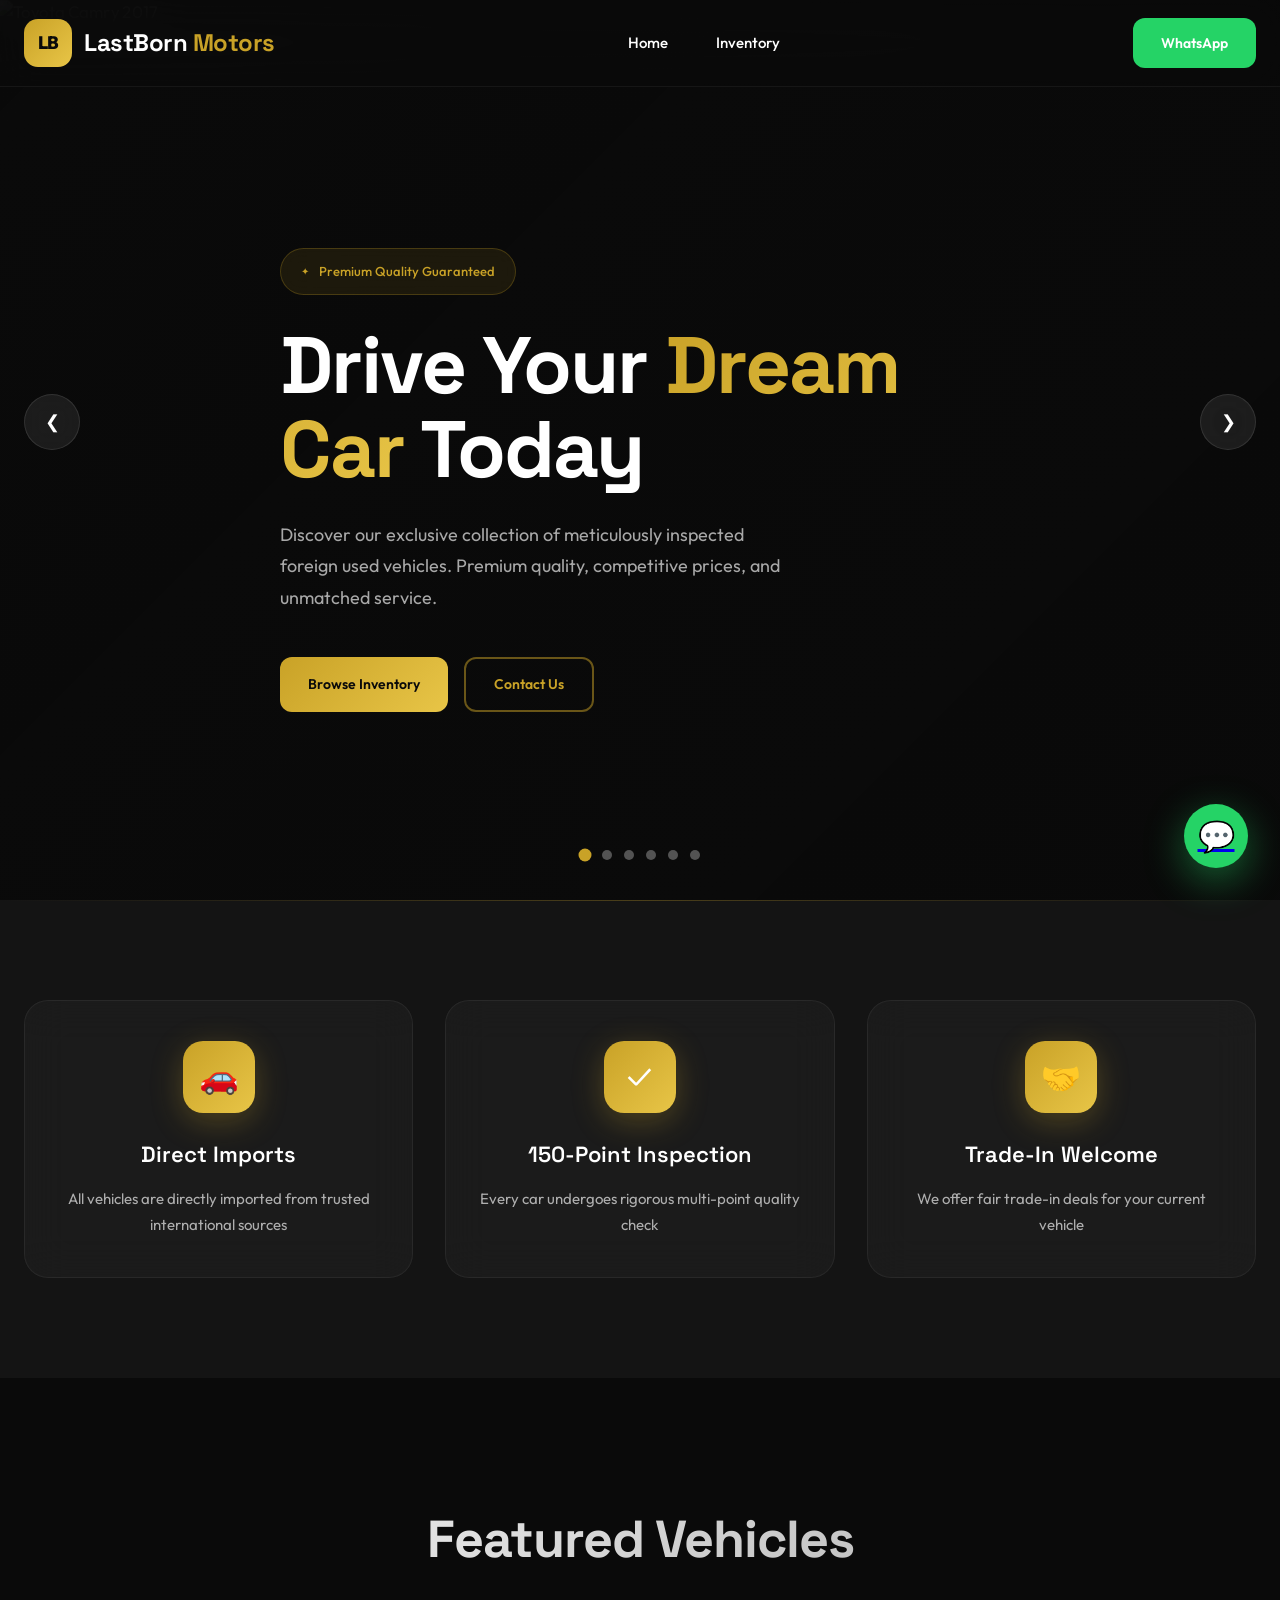
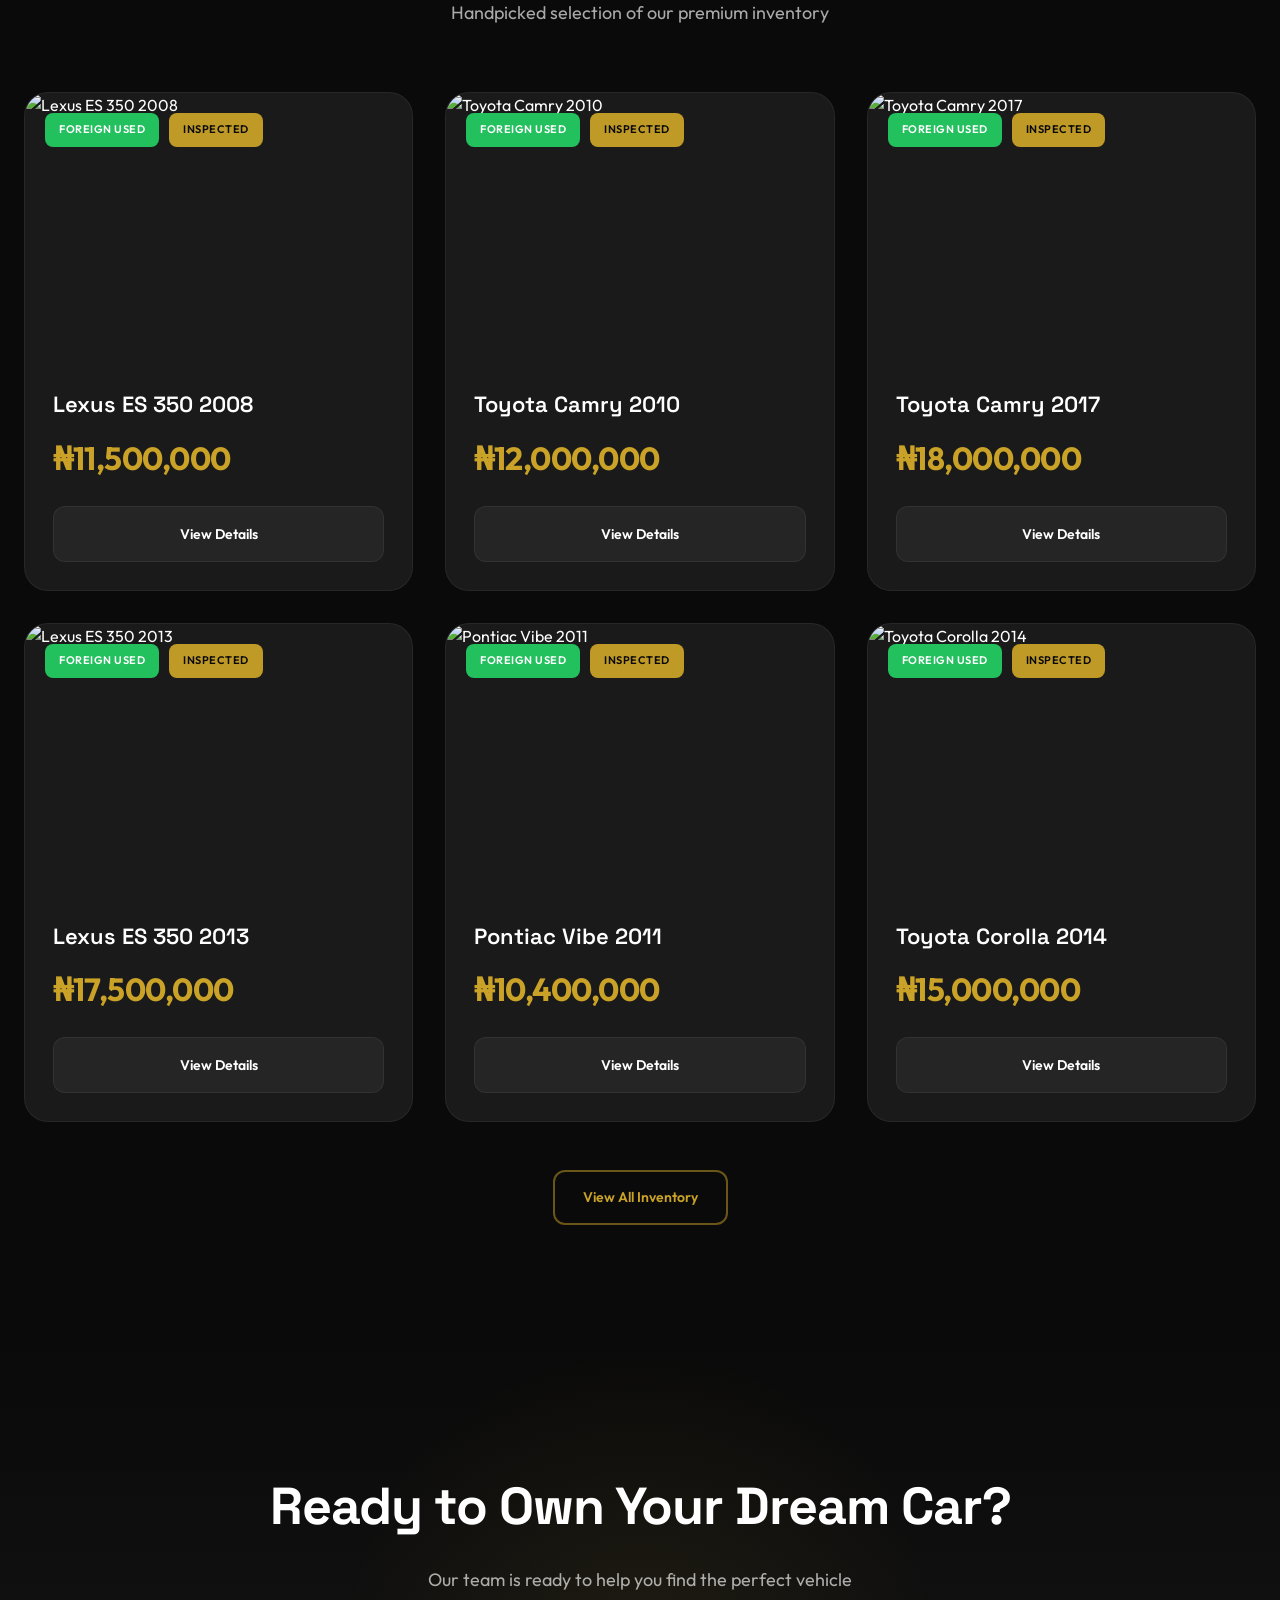
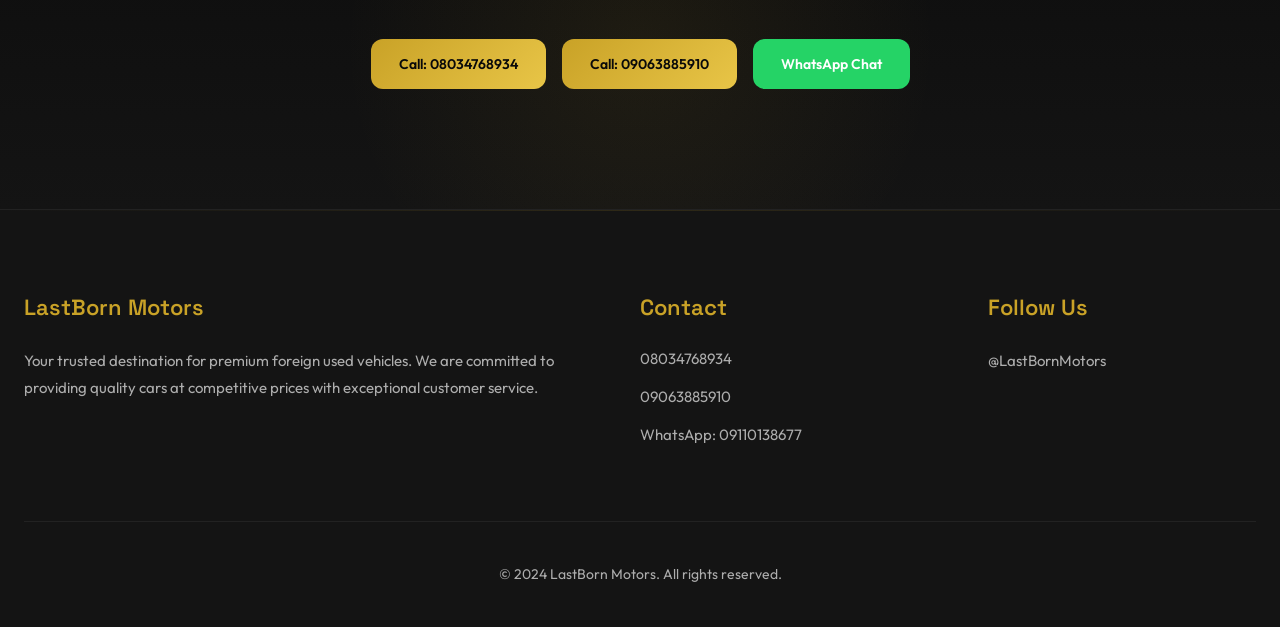
==== index.html @ de3bfb4a "Add files via upload" ====
<!DOCTYPE html>
<html lang="en">
<head>
  <meta charset="UTF-8">
  <meta name="viewport" content="width=device-width, initial-scale=1.0">
  <title>LastBorn Motors - Premium Foreign Used Cars</title>
  <link rel="stylesheet" href="styles.css">
  <link rel="preconnect" href="https://fonts.googleapis.com">
  <link rel="preconnect" href="https://fonts.gstatic.com" crossorigin>
  <link href="https://fonts.googleapis.com/css2?family=Outfit:wght@300;400;500;600;700;800&family=Space+Grotesk:wght@400;500;600;700&display=swap" rel="stylesheet">
</head>
<body class="page-enter">
  <!-- Header -->
  <header class="header" id="header">
    <div class="container">
      <div class="header-inner">
        <a href="index.html" class="logo">
          <div class="logo-icon">LB</div>
          <span class="logo-text">LastBorn <span>Motors</span></span>
        </a>
        <nav>
          <ul class="nav-links">
            <li><a href="index.html">Home</a></li>
            <li><a href="listings.html">Inventory</a></li>
          </ul>
        </nav>
        <div class="header-cta">
          <a href="https://wa.me/2349110138677" class="btn btn-whatsapp">WhatsApp</a>
        </div>
      </div>
    </div>
  </header>

  <!-- Hero Section with Slideshow -->
  <section class="hero">
    <div class="hero-slider" id="heroSlider">
      <div class="hero-slide active">
        <img src="images/toyota_camry_2017/IMG_2003.jpeg" alt="Toyota Camry 2017">
      </div>
      <div class="hero-slide">
        <img src="images/lexus_ES_350_2013/IMG_2085.jpeg" alt="Lexus ES 350 2013">
      </div>
      <div class="hero-slide">
        <img src="images/toyota_camry_2010/IMG_2068.jpeg" alt="Toyota Camry 2010">
      </div>
      <div class="hero-slide">
        <img src="images/lexus_ES_350_2008/IMG_1954.jpeg" alt="Lexus ES 350 2008">
      </div>
      <div class="hero-slide">
        <img src="images/toyota_corolla_2014/IMG_1982.jpeg" alt="Toyota Corolla 2014">
      </div>
      <div class="hero-slide">
        <img src="images/pontiac_vibe_2011/IMG_2072.jpeg" alt="Pontiac Vibe 2011">
      </div>
      <div class="hero-overlay"></div>
    </div>
    
    <div class="container">
      <div class="hero-content">
        <div class="hero-badge">
          <span>✦</span> Premium Quality Guaranteed
        </div>
        <h1>Drive Your <span>Dream Car</span> Today</h1>
        <p>Discover our exclusive collection of meticulously inspected foreign used vehicles. Premium quality, competitive prices, and unmatched service.</p>
        <div class="hero-buttons">
          <a href="listings.html" class="btn btn-primary">Browse Inventory</a>
          <a href="https://wa.me/2349110138677" class="btn btn-outline">Contact Us</a>
        </div>
      </div>
    </div>

    <!-- Slider Controls -->
    <div class="slider-nav">
      <button class="slider-btn prev" onclick="changeSlide(-1)">❮</button>
      <button class="slider-btn next" onclick="changeSlide(1)">❯</button>
    </div>
    <div class="slider-dots" id="sliderDots"></div>
  </section>

  <!-- Trust Section -->
  <section class="trust-section">
    <div class="container">
      <div class="trust-grid">
        <div class="trust-item" data-aos="fade-up" data-aos-delay="0">
          <div class="trust-icon">🚗</div>
          <h3>Direct Imports</h3>
          <p>All vehicles are directly imported from trusted international sources</p>
        </div>
        <div class="trust-item" data-aos="fade-up" data-aos-delay="100">
          <div class="trust-icon">✓</div>
          <h3>150-Point Inspection</h3>
          <p>Every car undergoes rigorous multi-point quality check</p>
        </div>
        <div class="trust-item" data-aos="fade-up" data-aos-delay="200">
          <div class="trust-icon">🤝</div>
          <h3>Trade-In Welcome</h3>
          <p>We offer fair trade-in deals for your current vehicle</p>
        </div>
      </div>
    </div>
  </section>

  <!-- Featured Cars -->
  <section class="featured-section">
    <div class="container">
      <div class="section-header">
        <h2>Featured Vehicles</h2>
        <p>Handpicked selection of our premium inventory</p>
      </div>
      <div class="car-grid">
        <!-- Car 1 -->
        <div class="car-card">
          <div class="car-image">
            <img src="images/lexus_ES_350_2008/IMG_1954.jpeg" alt="Lexus ES 350 2008">
            <div class="car-badges">
              <span class="car-badge badge-foreign">Foreign Used</span>
              <span class="car-badge badge-neat">Inspected</span>
            </div>
          </div>
          <div class="car-info">
            <h3 class="car-title">Lexus ES 350 2008</h3>
            <p class="car-price">₦11,500,000</p>
            <a href="details-lexus-es350-2008.html" class="car-btn">View Details</a>
          </div>
        </div>
        <!-- Car 2 -->
        <div class="car-card">
          <div class="car-image">
            <img src="images/toyota_camry_2010/IMG_2068.jpeg" alt="Toyota Camry 2010">
            <div class="car-badges">
              <span class="car-badge badge-foreign">Foreign Used</span>
              <span class="car-badge badge-neat">Inspected</span>
            </div>
          </div>
          <div class="car-info">
            <h3 class="car-title">Toyota Camry 2010</h3>
            <p class="car-price">₦12,000,000</p>
            <a href="details-toyota-camry-2010.html" class="car-btn">View Details</a>
          </div>
        </div>
        <!-- Car 3 -->
        <div class="car-card">
          <div class="car-image">
            <img src="images/toyota_camry_2017/IMG_2003.jpeg" alt="Toyota Camry 2017">
            <div class="car-badges">
              <span class="car-badge badge-foreign">Foreign Used</span>
              <span class="car-badge badge-neat">Inspected</span>
            </div>
          </div>
          <div class="car-info">
            <h3 class="car-title">Toyota Camry 2017</h3>
            <p class="car-price">₦18,000,000</p>
            <a href="details-toyota-camry-2017.html" class="car-btn">View Details</a>
          </div>
        </div>
        <!-- Car 4 -->
        <div class="car-card">
          <div class="car-image">
            <img src="images/lexus_ES_350_2013/IMG_2085.jpeg" alt="Lexus ES 350 2013">
            <div class="car-badges">
              <span class="car-badge badge-foreign">Foreign Used</span>
              <span class="car-badge badge-neat">Inspected</span>
            </div>
          </div>
          <div class="car-info">
            <h3 class="car-title">Lexus ES 350 2013</h3>
            <p class="car-price">₦17,500,000</p>
            <a href="details-lexus-es350-2013.html" class="car-btn">View Details</a>
          </div>
        </div>
        <!-- Car 5 -->
        <div class="car-card">
          <div class="car-image">
            <img src="images/pontiac_vibe_2011/IMG_2072.jpeg" alt="Pontiac Vibe 2011">
            <div class="car-badges">
              <span class="car-badge badge-foreign">Foreign Used</span>
              <span class="car-badge badge-neat">Inspected</span>
            </div>
          </div>
          <div class="car-info">
            <h3 class="car-title">Pontiac Vibe 2011</h3>
            <p class="car-price">₦10,400,000</p>
            <a href="details-pontiac-vibe-2011.html" class="car-btn">View Details</a>
          </div>
        </div>
        <!-- Car 6 -->
        <div class="car-card">
          <div class="car-image">
            <img src="images/toyota_corolla_2014/IMG_1982.jpeg" alt="Toyota Corolla 2014">
            <div class="car-badges">
              <span class="car-badge badge-foreign">Foreign Used</span>
              <span class="car-badge badge-neat">Inspected</span>
            </div>
          </div>
          <div class="car-info">
            <h3 class="car-title">Toyota Corolla 2014</h3>
            <p class="car-price">₦15,000,000</p>
            <a href="details-toyota-corolla-2014.html" class="car-btn">View Details</a>
          </div>
        </div>
      </div>
      <div style="text-align: center; margin-top: 48px;">
        <a href="listings.html" class="btn btn-outline">View All Inventory</a>
      </div>
    </div>
  </section>

  <!-- CTA Section -->
  <section class="cta-section">
    <div class="container">
      <h2>Ready to Own Your Dream Car?</h2>
      <p>Our team is ready to help you find the perfect vehicle</p>
      <div class="cta-buttons">
        <a href="tel:+2348034768934" class="btn btn-primary">Call: 08034768934</a>
        <a href="tel:+2349063885910" class="btn btn-primary">Call: 09063885910</a>
        <a href="https://wa.me/2349110138677" class="btn btn-whatsapp">WhatsApp Chat</a>
      </div>
    </div>
  </section>

  <!-- Footer -->
  <footer class="footer">
    <div class="container">
      <div class="footer-grid">
        <div>
          <h3>LastBorn Motors</h3>
          <p>Your trusted destination for premium foreign used vehicles. We are committed to providing quality cars at competitive prices with exceptional customer service.</p>
        </div>
        <div>
          <h3>Contact</h3>
          <a href="tel:+2348034768934">08034768934</a>
          <a href="tel:+2349063885910">09063885910</a>
          <a href="https://wa.me/2349110138677">WhatsApp: 09110138677</a>
        </div>
        <div>
          <h3>Follow Us</h3>
          <p>@LastBornMotors</p>
        </div>
      </div>
      <div class="footer-bottom">
        <p>&copy; 2024 LastBorn Motors. All rights reserved.</p>
      </div>
    </div>
  </footer>

  <!-- Floating WhatsApp -->
  <div class="floating-whatsapp">
    <a href="https://wa.me/2349110138677" target="_blank">💬</a>
  </div>

  <script>
    // Header scroll effect
    const header = document.getElementById('header');
    window.addEventListener('scroll', () => {
      if (window.scrollY > 50) {
        header.classList.add('scrolled');
      } else {
        header.classList.remove('scrolled');
      }
    });

    // Hero Slider
    let currentSlide = 0;
    const slides = document.querySelectorAll('.hero-slide');
    const dotsContainer = document.getElementById('sliderDots');
    
    // Create dots
    slides.forEach((_, index) => {
      const dot = document.createElement('span');
      dot.classList.add('dot');
      if (index === 0) dot.classList.add('active');
      dot.onclick = () => goToSlide(index);
      dotsContainer.appendChild(dot);
    });
    
    const dots = document.querySelectorAll('.dot');

    function goToSlide(index) {
      slides[currentSlide].classList.remove('active');
      dots[currentSlide].classList.remove('active');
      currentSlide = index;
      slides[currentSlide].classList.add('active');
      dots[currentSlide].classList.add('active');
    }

    function changeSlide(direction) {
      const newIndex = (currentSlide + direction + slides.length) % slides.length;
      goToSlide(newIndex);
    }

    // Auto slide every 5 seconds
    setInterval(() => changeSlide(1), 5000);

    // Intersection Observer for car card animations
    const observerOptions = {
      threshold: 0.1,
      rootMargin: '0px 0px -50px 0px'
    };

    const observer = new IntersectionObserver((entries) => {
      entries.forEach((entry, index) => {
        if (entry.isIntersecting) {
          setTimeout(() => {
            entry.target.classList.add('visible');
          }, index * 100);
        }
      });
    }, observerOptions);

    document.querySelectorAll('.car-card').forEach(card => {
      observer.observe(card);
    });

    // Trust items animation
    const trustObserver = new IntersectionObserver((entries) => {
      entries.forEach((entry, index) => {
        if (entry.isIntersecting) {
          setTimeout(() => {
            entry.target.style.opacity = '1';
            entry.target.style.transform = 'translateY(0)';
          }, index * 150);
        }
      });
    }, { threshold: 0.2 });

    document.querySelectorAll('.trust-item').forEach(item => {
      item.style.opacity = '0';
      item.style.transform = 'translateY(30px)';
      item.style.transition = 'all 0.6s ease';
      trustObserver.observe(item);
    });
  </script>
</body>
</html>
---- styles.css ----
/* LastBorn Motors - Premium Car Dealership Styles */
@import url('https://fonts.googleapis.com/css2?family=Outfit:wght@300;400;500;600;700;800&family=Space+Grotesk:wght@400;500;600;700&display=swap');

:root {
  --primary: #0a0a0a;
  --secondary: #141414;
  --accent: #c9a227;
  --accent-light: #e8c547;
  --accent-dark: #a38620;
  --text-light: #ffffff;
  --text-muted: rgba(255, 255, 255, 0.65);
  --surface: #1a1a1a;
  --surface-elevated: #252525;
  --border: rgba(255, 255, 255, 0.06);
  --glass: rgba(10, 10, 10, 0.85);
  --glass-light: rgba(255, 255, 255, 0.05);
}

* {
  margin: 0;
  padding: 0;
  box-sizing: border-box;
}

html {
  scroll-behavior: smooth;
}

body {
  font-family: 'Outfit', sans-serif;
  background: var(--primary);
  color: var(--text-light);
  line-height: 1.6;
  min-height: 100vh;
  overflow-x: hidden;
}

.container {
  max-width: 1400px;
  margin: 0 auto;
  padding: 0 24px;
}

/* Header - Glassmorphism */
.header {
  position: fixed;
  top: 0;
  left: 0;
  right: 0;
  z-index: 1000;
  background: rgba(10, 10, 10, 0.6);
  backdrop-filter: blur(20px);
  -webkit-backdrop-filter: blur(20px);
  border-bottom: 1px solid rgba(255, 255, 255, 0.05);
  transition: all 0.4s cubic-bezier(0.4, 0, 0.2, 1);
}

.header.scrolled {
  background: rgba(10, 10, 10, 0.95);
  backdrop-filter: blur(30px);
  -webkit-backdrop-filter: blur(30px);
  box-shadow: 0 8px 32px rgba(0, 0, 0, 0.4);
}

.header-inner {
  display: flex;
  align-items: center;
  justify-content: space-between;
  padding: 18px 0;
}

.logo {
  display: flex;
  align-items: center;
  text-decoration: none;
  gap: 12px;
}

.logo-icon {
  width: 48px;
  height: 48px;
  background: linear-gradient(135deg, var(--accent) 0%, var(--accent-light) 50%, var(--accent) 100%);
  background-size: 200% 200%;
  border-radius: 14px;
  display: flex;
  align-items: center;
  justify-content: center;
  font-size: 18px;
  font-weight: 800;
  color: #0a0a0a;
  letter-spacing: -1px;
  animation: shimmer 3s ease infinite;
}

@keyframes shimmer {
  0%, 100% { background-position: 0% 50%; }
  50% { background-position: 100% 50%; }
}

.logo-text {
  font-family: 'Space Grotesk', sans-serif;
  font-size: 24px;
  font-weight: 700;
  color: var(--text-light);
  letter-spacing: -0.5px;
}

.logo-text span {
  color: var(--accent);
}

.nav-links {
  display: flex;
  list-style: none;
  gap: 48px;
}

.nav-links a {
  color: var(--text-light);
  text-decoration: none;
  font-weight: 500;
  font-size: 15px;
  position: relative;
  transition: all 0.3s ease;
  padding: 8px 0;
}

.nav-links a::before {
  content: '';
  position: absolute;
  bottom: 0;
  left: 0;
  width: 0;
  height: 2px;
  background: linear-gradient(90deg, var(--accent), var(--accent-light));
  transition: width 0.3s ease;
}

.nav-links a:hover {
  color: var(--accent);
}

.nav-links a:hover::before {
  width: 100%;
}

.header-cta {
  display: flex;
  gap: 12px;
}

/* Buttons */
.btn {
  display: inline-flex;
  align-items: center;
  gap: 8px;
  padding: 14px 28px;
  border-radius: 12px;
  font-family: 'Outfit', sans-serif;
  font-weight: 600;
  font-size: 14px;
  text-decoration: none;
  cursor: pointer;
  border: none;
  transition: all 0.4s cubic-bezier(0.4, 0, 0.2, 1);
  position: relative;
  overflow: hidden;
}

.btn::before {
  content: '';
  position: absolute;
  top: 0;
  left: -100%;
  width: 100%;
  height: 100%;
  background: linear-gradient(90deg, transparent, rgba(255,255,255,0.2), transparent);
  transition: left 0.5s ease;
}

.btn:hover::before {
  left: 100%;
}

.btn-primary {
  background: linear-gradient(135deg, var(--accent) 0%, var(--accent-light) 100%);
  color: #0a0a0a;
}

.btn-primary:hover {
  transform: translateY(-3px);
  box-shadow: 0 12px 40px rgba(201, 162, 39, 0.4);
}

.btn-outline {
  background: transparent;
  border: 2px solid rgba(201, 162, 39, 0.5);
  color: var(--accent);
}

.btn-outline:hover {
  background: var(--accent);
  color: #0a0a0a;
  border-color: var(--accent);
  transform: translateY(-3px);
  box-shadow: 0 12px 40px rgba(201, 162, 39, 0.3);
}

.btn-whatsapp {
  background: #25d366;
  color: white;
}

.btn-whatsapp:hover {
  transform: translateY(-3px);
  box-shadow: 0 12px 40px rgba(37, 211, 102, 0.4);
}

/* Hero Section with Slideshow */
.hero {
  min-height: 100vh;
  display: flex;
  align-items: center;
  position: relative;
  padding: 0;
  overflow: hidden;
}

.hero-slider {
  position: absolute;
  inset: 0;
  z-index: 0;
}

.hero-slide {
  position: absolute;
  inset: 0;
  opacity: 0;
  transition: opacity 1s ease;
}

.hero-slide.active {
  opacity: 1;
}

.hero-slide img {
  width: 100%;
  height: 100%;
  object-fit: cover;
  transform: scale(1.05);
  animation: slowZoom 20s ease infinite alternate;
}

@keyframes slowZoom {
  from { transform: scale(1.05); }
  to { transform: scale(1.15); }
}

.hero-overlay {
  position: absolute;
  inset: 0;
  background: linear-gradient(
    135deg,
    rgba(10, 10, 10, 0.92) 0%,
    rgba(10, 10, 10, 0.75) 50%,
    rgba(10, 10, 10, 0.85) 100%
  );
}

.hero .container {
  position: relative;
  z-index: 1;
}

.hero-content {
  max-width: 720px;
  padding: 180px 0 120px;
}

.hero-badge {
  display: inline-flex;
  align-items: center;
  gap: 10px;
  padding: 12px 20px;
  background: rgba(201, 162, 39, 0.1);
  border: 1px solid rgba(201, 162, 39, 0.25);
  border-radius: 50px;
  font-size: 13px;
  font-weight: 500;
  color: var(--accent);
  margin-bottom: 28px;
  backdrop-filter: blur(10px);
  animation: fadeInUp 0.8s ease forwards;
}

.hero-badge span {
  font-size: 10px;
}

.hero h1 {
  font-family: 'Space Grotesk', sans-serif;
  font-size: clamp(48px, 7vw, 80px);
  font-weight: 700;
  line-height: 1.05;
  letter-spacing: -2px;
  margin-bottom: 28px;
  color: var(--text-light);
  animation: fadeInUp 0.8s ease 0.1s forwards;
  opacity: 0;
}

.hero h1 span {
  background: linear-gradient(135deg, var(--accent) 0%, var(--accent-light) 50%, var(--accent) 100%);
  background-size: 200% 200%;
  -webkit-background-clip: text;
  -webkit-text-fill-color: transparent;
  background-clip: text;
  animation: gradientText 4s ease infinite;
}

@keyframes gradientText {
  0%, 100% { background-position: 0% 50%; }
  50% { background-position: 100% 50%; }
}

.hero p {
  font-size: 18px;
  color: var(--text-muted);
  max-width: 520px;
  margin-bottom: 44px;
  line-height: 1.75;
  animation: fadeInUp 0.8s ease 0.2s forwards;
  opacity: 0;
}

.hero-buttons {
  display: flex;
  gap: 16px;
  flex-wrap: wrap;
  animation: fadeInUp 0.8s ease 0.3s forwards;
  opacity: 0;
}

@keyframes fadeInUp {
  from {
    opacity: 0;
    transform: translateY(30px);
  }
  to {
    opacity: 1;
    transform: translateY(0);
  }
}

/* Slider Controls */
.slider-nav {
  position: absolute;
  bottom: 50%;
  left: 0;
  right: 0;
  display: flex;
  justify-content: space-between;
  padding: 0 24px;
  z-index: 2;
  pointer-events: none;
}

.slider-btn {
  width: 56px;
  height: 56px;
  background: rgba(255, 255, 255, 0.08);
  backdrop-filter: blur(20px);
  border: 1px solid rgba(255, 255, 255, 0.1);
  border-radius: 50%;
  color: var(--text-light);
  font-size: 18px;
  cursor: pointer;
  transition: all 0.3s ease;
  pointer-events: auto;
  display: flex;
  align-items: center;
  justify-content: center;
}

.slider-btn:hover {
  background: var(--accent);
  color: #0a0a0a;
  transform: scale(1.1);
}

.slider-dots {
  position: absolute;
  bottom: 40px;
  left: 50%;
  transform: translateX(-50%);
  display: flex;
  gap: 12px;
  z-index: 2;
}

.slider-dots .dot {
  width: 10px;
  height: 10px;
  background: rgba(255, 255, 255, 0.3);
  border-radius: 50%;
  cursor: pointer;
  transition: all 0.3s ease;
}

.slider-dots .dot.active {
  background: var(--accent);
  transform: scale(1.3);
}

.slider-dots .dot:hover {
  background: var(--accent-light);
}

/* Trust Section - Glassmorphism Cards */
.trust-section {
  padding: 100px 0;
  background: var(--secondary);
  position: relative;
}

.trust-section::before {
  content: '';
  position: absolute;
  top: 0;
  left: 0;
  right: 0;
  height: 1px;
  background: linear-gradient(90deg, transparent, rgba(201, 162, 39, 0.3), transparent);
}

.trust-grid {
  display: grid;
  grid-template-columns: repeat(3, 1fr);
  gap: 32px;
}

.trust-item {
  padding: 40px 32px;
  background: rgba(255, 255, 255, 0.03);
  backdrop-filter: blur(20px);
  border-radius: 24px;
  border: 1px solid var(--border);
  text-align: center;
  transition: all 0.4s cubic-bezier(0.4, 0, 0.2, 1);
}

.trust-item:hover {
  transform: translateY(-10px);
  border-color: rgba(201, 162, 39, 0.3);
  background: rgba(255, 255, 255, 0.05);
  box-shadow: 0 20px 60px rgba(0, 0, 0, 0.3);
}

.trust-icon {
  width: 72px;
  height: 72px;
  margin: 0 auto 24px;
  background: linear-gradient(135deg, var(--accent) 0%, var(--accent-light) 100%);
  border-radius: 20px;
  display: flex;
  align-items: center;
  justify-content: center;
  font-size: 32px;
  box-shadow: 0 8px 32px rgba(201, 162, 39, 0.3);
}

.trust-item h3 {
  font-family: 'Space Grotesk', sans-serif;
  font-size: 22px;
  font-weight: 600;
  margin-bottom: 14px;
  color: var(--text-light);
}

.trust-item p {
  color: var(--text-muted);
  font-size: 15px;
  line-height: 1.7;
}

/* Featured Section */
.featured-section {
  padding: 120px 0;
  background: var(--primary);
}

.section-header {
  text-align: center;
  margin-bottom: 64px;
}

.section-header h2 {
  font-family: 'Space Grotesk', sans-serif;
  font-size: 52px;
  font-weight: 700;
  letter-spacing: -1px;
  margin-bottom: 18px;
  background: linear-gradient(135deg, var(--text-light) 0%, var(--text-muted) 100%);
  -webkit-background-clip: text;
  -webkit-text-fill-color: transparent;
  background-clip: text;
}

.section-header p {
  color: var(--text-muted);
  font-size: 18px;
}

/* Car Grid */
.car-grid {
  display: grid;
  grid-template-columns: repeat(auto-fill, minmax(340px, 1fr));
  gap: 32px;
}

.car-card {
  background: var(--surface);
  border-radius: 24px;
  overflow: hidden;
  border: 1px solid var(--border);
  transition: all 0.5s cubic-bezier(0.4, 0, 0.2, 1);
  opacity: 0;
  transform: translateY(40px);
}

.car-card.visible {
  opacity: 1;
  transform: translateY(0);
}

.car-card:hover {
  transform: translateY(-16px);
  border-color: rgba(201, 162, 39, 0.4);
  box-shadow: 0 24px 80px rgba(0, 0, 0, 0.5);
}

.car-image {
  position: relative;
  aspect-ratio: 16/11;
  overflow: hidden;
}

.car-image img {
  width: 100%;
  height: 100%;
  object-fit: cover;
  transition: transform 0.6s ease;
}

.car-card:hover .car-image img {
  transform: scale(1.1);
}

.car-badges {
  position: absolute;
  top: 20px;
  left: 20px;
  display: flex;
  gap: 10px;
  flex-wrap: wrap;
}

.car-badge {
  padding: 8px 14px;
  border-radius: 8px;
  font-size: 11px;
  font-weight: 600;
  text-transform: uppercase;
  letter-spacing: 0.5px;
  backdrop-filter: blur(10px);
}

.badge-foreign {
  background: rgba(37, 211, 102, 0.9);
  color: white;
}

.badge-neat {
  background: rgba(201, 162, 39, 0.95);
  color: #0a0a0a;
}

.car-info {
  padding: 28px;
}

.car-title {
  font-family: 'Space Grotesk', sans-serif;
  font-size: 22px;
  font-weight: 600;
  margin-bottom: 10px;
  color: var(--text-light);
}

.car-price {
  font-size: 32px;
  font-weight: 700;
  color: var(--accent);
  margin-bottom: 22px;
  letter-spacing: -0.5px;
}

.car-btn {
  display: block;
  width: 100%;
  padding: 16px;
  background: var(--surface-elevated);
  border: 1px solid var(--border);
  border-radius: 12px;
  color: var(--text-light);
  text-align: center;
  font-weight: 600;
  font-size: 14px;
  text-decoration: none;
  transition: all 0.3s ease;
}

.car-btn:hover {
  background: var(--accent);
  color: #0a0a0a;
  border-color: var(--accent);
  transform: scale(1.02);
}

/* CTA Section */
.cta-section {
  padding: 120px 0;
  background: linear-gradient(180deg, var(--primary) 0%, var(--secondary) 100%);
  text-align: center;
  position: relative;
}

.cta-section::before {
  content: '';
  position: absolute;
  top: 0;
  left: 50%;
  transform: translateX(-50%);
  width: 600px;
  height: 600px;
  background: radial-gradient(circle, rgba(201, 162, 39, 0.08) 0%, transparent 70%);
  pointer-events: none;
}

.cta-section h2 {
  font-family: 'Space Grotesk', sans-serif;
  font-size: 52px;
  font-weight: 700;
  letter-spacing: -1px;
  margin-bottom: 18px;
  position: relative;
}

.cta-section p {
  color: var(--text-muted);
  font-size: 18px;
  margin-bottom: 44px;
  position: relative;
}

.cta-buttons {
  display: flex;
  gap: 16px;
  justify-content: center;
  flex-wrap: wrap;
  position: relative;
}

/* Page Header */
.page-header {
  padding: 200px 0 80px;
  text-align: center;
  background: linear-gradient(180deg, var(--secondary) 0%, var(--primary) 100%);
  position: relative;
}

.page-header::after {
  content: '';
  position: absolute;
  bottom: 0;
  left: 0;
  right: 0;
  height: 1px;
  background: linear-gradient(90deg, transparent, rgba(201, 162, 39, 0.2), transparent);
}

.page-header h1 {
  font-family: 'Space Grotesk', sans-serif;
  font-size: 60px;
  font-weight: 700;
  letter-spacing: -1px;
  margin-bottom: 18px;
}

.page-header p {
  color: var(--text-muted);
  font-size: 18px;
}

/* Search Section */
.search-section {
  padding: 0 0 80px;
}

.search-form {
  display: flex;
  gap: 16px;
  max-width: 640px;
  margin: 0 auto;
}

.search-input {
  flex: 1;
  padding: 18px 28px;
  background: var(--surface);
  border: 1px solid var(--border);
  border-radius: 14px;
  color: var(--text-light);
  font-size: 16px;
  font-family: 'Outfit', sans-serif;
  transition: all 0.3s ease;
}

.search-input:focus {
  outline: none;
  border-color: var(--accent);
  box-shadow: 0 0 0 4px rgba(201, 162, 39, 0.1);
}

.search-input::placeholder {
  color: var(--text-muted);
}

.search-btn {
  padding: 18px 36px;
  background: var(--accent);
  border: none;
  border-radius: 14px;
  color: #0a0a0a;
  font-weight: 600;
  font-size: 16px;
  cursor: pointer;
  transition: all 0.3s ease;
}

.search-btn:hover {
  background: var(--accent-light);
  transform: translateY(-2px);
}

/* Listings Section */
.listings-section {
  padding: 0 0 120px;
}

/* Details Section */
.details-section {
  padding: 160px 0 100px;
}

.back-btn {
  display: inline-flex;
  align-items: center;
  gap: 10px;
  color: var(--text-muted);
  text-decoration: none;
  font-weight: 500;
  margin-bottom: 40px;
  transition: all 0.3s ease;
}

.back-btn:hover {
  color: var(--accent);
  transform: translateX(-5px);
}

.details-grid {
  display: grid;
  grid-template-columns: 1.3fr 1fr;
  gap: 64px;
}

.gallery-main {
  aspect-ratio: 16/10;
  border-radius: 24px;
  overflow: hidden;
  margin-bottom: 20px;
  box-shadow: 0 20px 60px rgba(0, 0, 0, 0.4);
}

.gallery-main img {
  width: 100%;
  height: 100%;
  object-fit: cover;
}

.gallery-thumbs {
  display: flex;
  gap: 14px;
  overflow-x: auto;
  padding-bottom: 12px;
}

.gallery-thumbs img {
  width: 110px;
  height: 75px;
  object-fit: cover;
  border-radius: 12px;
  cursor: pointer;
  opacity: 0.5;
  transition: all 0.3s ease;
  flex-shrink: 0;
}

.gallery-thumbs img.active,
.gallery-thumbs img:hover {
  opacity: 1;
  border: 2px solid var(--accent);
  transform: scale(1.05);
}

.details-info {
  padding-top: 24px;
}

.details-title {
  font-family: 'Space Grotesk', sans-serif;
  font-size: 44px;
  font-weight: 700;
  letter-spacing: -1px;
  margin-bottom: 18px;
}

.details-price {
  font-size: 40px;
  font-weight: 700;
  color: var(--accent);
  margin-bottom: 28px;
  letter-spacing: -0.5px;
}

.details-tags {
  display: flex;
  gap: 14px;
  margin-bottom: 36px;
}

.details-tag {
  padding: 10px 18px;
  border-radius: 10px;
  font-size: 12px;
  font-weight: 600;
  text-transform: uppercase;
}

.tag-foreign {
  background: rgba(37, 211, 102, 0.15);
  color: #25d366;
  border: 1px solid rgba(37, 211, 102, 0.3);
}

.tag-neat {
  background: rgba(201, 162, 39, 0.15);
  color: var(--accent);
  border: 1px solid rgba(201, 162, 39, 0.3);
}

.details-description {
  color: var(--text-muted);
  font-size: 16px;
  line-height: 1.85;
  margin-bottom: 36px;
}

.details-cta {
  display: flex;
  gap: 16px;
  flex-wrap: wrap;
}

/* Footer - Glassmorphism */
.footer {
  background: var(--secondary);
  padding: 80px 0 40px;
  border-top: 1px solid var(--border);
  position: relative;
}

.footer::before {
  content: '';
  position: absolute;
  top: 0;
  left: 0;
  right: 0;
  height: 1px;
  background: linear-gradient(90deg, transparent, rgba(201, 162, 39, 0.15), transparent);
}

.footer-grid {
  display: grid;
  grid-template-columns: 2fr 1fr 1fr;
  gap: 80px;
  margin-bottom: 60px;
}

.footer h3 {
  font-family: 'Space Grotesk', sans-serif;
  font-size: 22px;
  font-weight: 600;
  margin-bottom: 22px;
  color: var(--accent);
}

.footer p {
  color: var(--text-muted);
  line-height: 1.8;
  font-size: 15px;
}

.footer a {
  display: block;
  color: var(--text-muted);
  text-decoration: none;
  margin-bottom: 14px;
  transition: all 0.3s ease;
  font-size: 15px;
}

.footer a:hover {
  color: var(--accent);
  transform: translateX(5px);
}

.footer-bottom {
  padding-top: 40px;
  border-top: 1px solid var(--border);
  text-align: center;
}

.footer-bottom p {
  color: var(--text-muted);
  font-size: 14px;
}

/* Floating WhatsApp */
.floating-whatsapp {
  position: fixed;
  bottom: 32px;
  right: 32px;
  z-index: 999;
}

.floating-whatsapp a {
  display: flex;
  align-items: center;
  justify-content: center;
  width: 64px;
  height: 64px;
  background: #25d366;
  border-radius: 50%;
  font-size: 30px;
  box-shadow: 0 12px 40px rgba(37, 211, 102, 0.45);
  transition: all 0.3s ease;
  animation: pulse 2s ease infinite;
}

@keyframes pulse {
  0%, 100% { box-shadow: 0 12px 40px rgba(37, 211, 102, 0.45); }
  50% { box-shadow: 0 12px 50px rgba(37, 211, 102, 0.6); }
}

.floating-whatsapp a:hover {
  transform: scale(1.15);
}

/* Page Enter Animation */
.page-enter {
  animation: pageEnter 0.6s ease forwards;
}

@keyframes pageEnter {
  from {
    opacity: 0;
  }
  to {
    opacity: 1;
  }
}

/* Responsive */
@media (max-width: 1200px) {
  .trust-grid {
    grid-template-columns: repeat(2, 1fr);
  }
  
  .details-grid {
    grid-template-columns: 1fr;
    gap: 40px;
  }
}

@media (max-width: 768px) {
  .header-inner {
    flex-wrap: wrap;
  }
  
  .nav-links {
    display: none;
  }
  
  .hero h1 {
    font-size: 40px;
  }
  
  .trust-grid {
    grid-template-columns: 1fr;
  }
  
  .car-grid {
    grid-template-columns: 1fr;
  }
  
  .section-header h2,
  .page-header h1,
  .cta-section h2 {
    font-size: 36px;
  }
  
  .search-form {
    flex-direction: column;
  }
  
  .footer-grid {
    grid-template-columns: 1fr;
    gap: 40px;
  }
  
  .slider-nav {
    display: none;
  }
}

/* Smooth scrollbar */
::-webkit-scrollbar {
  width: 8px;
  height: 8px;
}

::-webkit-scrollbar-track {
  background: var(--secondary);
}

::-webkit-scrollbar-thumb {
  background: var(--surface-elevated);
  border-radius: 4px;
}

::-webkit-scrollbar-thumb:hover {
  background: var(--accent);
}

/* Selection */
::selection {
  background: var(--accent);
  color: #0a0a0a;
}
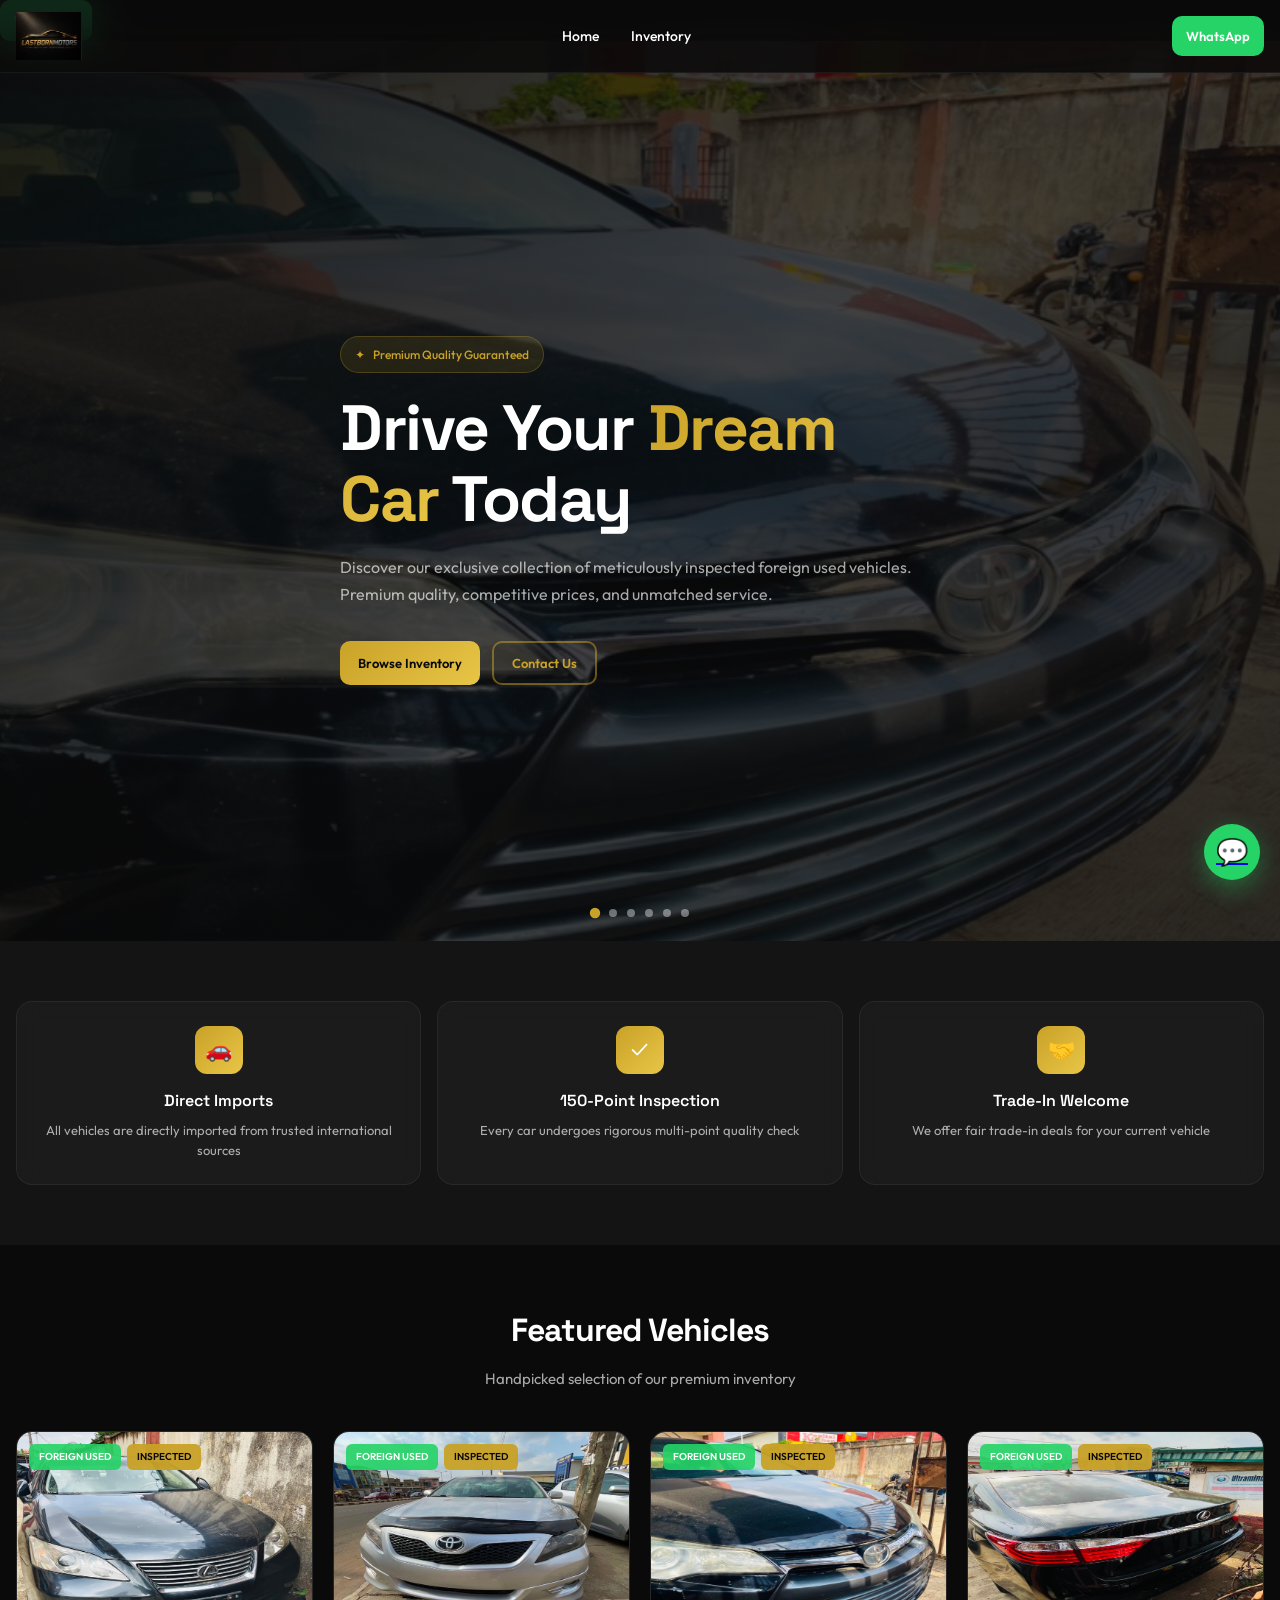
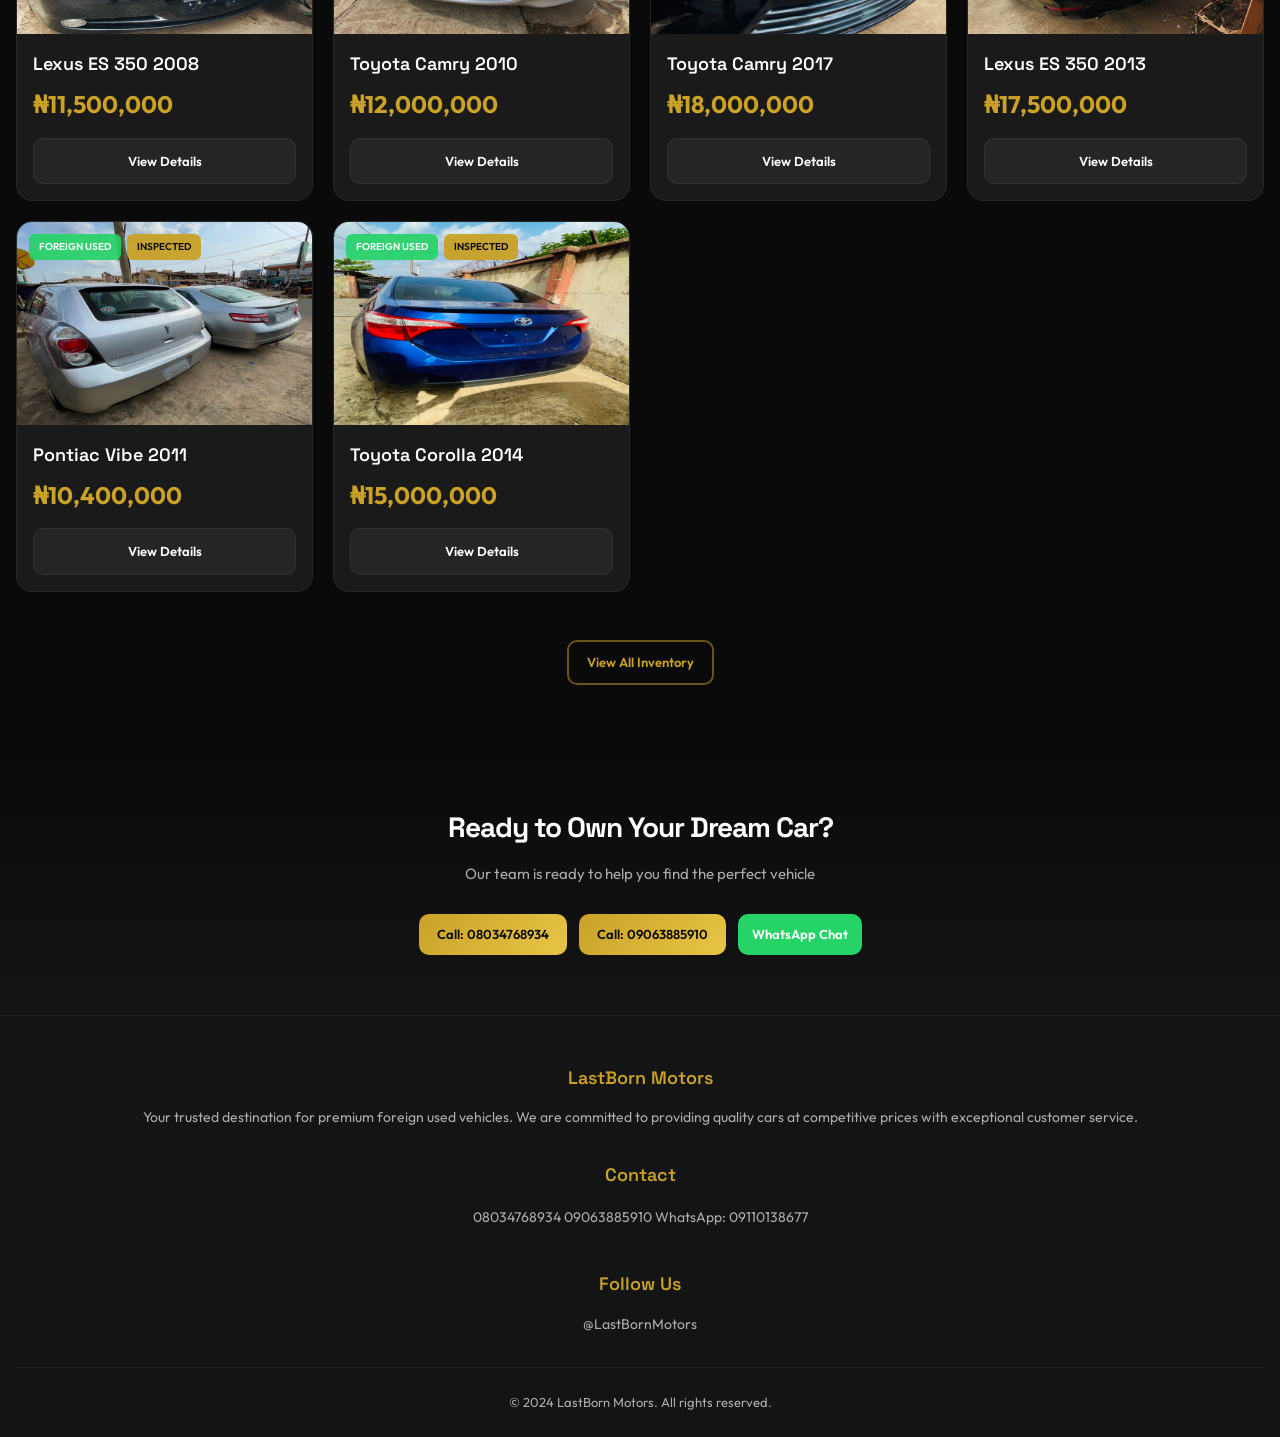
==== commit 722e3d62: "Add files via upload" ====
--- a/index.html
+++ b/index.html
@@ -15,11 +15,16 @@
     <div class="container">
       <div class="header-inner">
         <a href="index.html" class="logo">
-          <div class="logo-icon">LB</div>
+          <img src="logo.png" alt="LastBorn Motors" class="logo-icon">
           <span class="logo-text">LastBorn <span>Motors</span></span>
         </a>
+        <div class="menu-toggle" onclick="toggleMenu()">
+          <span></span>
+          <span></span>
+          <span></span>
+        </div>
         <nav>
-          <ul class="nav-links">
+          <ul class="nav-links" id="navLinks">
             <li><a href="index.html">Home</a></li>
             <li><a href="listings.html">Inventory</a></li>
           </ul>
@@ -30,6 +35,11 @@
       </div>
     </div>
   </header>
+
+  <!-- Mobile CTA -->
+  <div class="header-cta mobile">
+    <a href="https://wa.me/2349110138677" class="btn btn-whatsapp">WhatsApp</a>
+  </div>
 
   <!-- Hero Section with Slideshow -->
   <section class="hero">
@@ -258,6 +268,11 @@
         header.classList.remove('scrolled');
       }
     });
+
+    // Mobile menu toggle
+    function toggleMenu() {
+      document.getElementById('navLinks').classList.toggle('active');
+    }
 
     // Hero Slider
     let currentSlide = 0;
--- a/styles.css
+++ b/styles.css
@@ -13,7 +13,6 @@
   --surface-elevated: #252525;
   --border: rgba(255, 255, 255, 0.06);
   --glass: rgba(10, 10, 10, 0.85);
-  --glass-light: rgba(255, 255, 255, 0.05);
 }
 
 * {
@@ -38,7 +37,7 @@
 .container {
   max-width: 1400px;
   margin: 0 auto;
-  padding: 0 24px;
+  padding: 0 16px;
 }
 
 /* Header - Glassmorphism */
@@ -48,58 +47,59 @@
   left: 0;
   right: 0;
   z-index: 1000;
-  background: rgba(10, 10, 10, 0.6);
+  background: rgba(10, 10, 10, 0.85);
   backdrop-filter: blur(20px);
   -webkit-backdrop-filter: blur(20px);
   border-bottom: 1px solid rgba(255, 255, 255, 0.05);
-  transition: all 0.4s cubic-bezier(0.4, 0, 0.2, 1);
+  transition: all 0.3s ease;
 }
 
 .header.scrolled {
-  background: rgba(10, 10, 10, 0.95);
-  backdrop-filter: blur(30px);
-  -webkit-backdrop-filter: blur(30px);
-  box-shadow: 0 8px 32px rgba(0, 0, 0, 0.4);
+  background: rgba(10, 10, 10, 0.98);
+  box-shadow: 0 4px 20px rgba(0, 0, 0, 0.5);
 }
 
 .header-inner {
   display: flex;
   align-items: center;
   justify-content: space-between;
-  padding: 18px 0;
+  padding: 12px 0;
 }
 
 .logo {
   display: flex;
   align-items: center;
   text-decoration: none;
-  gap: 12px;
+  gap: 10px;
 }
 
 .logo-icon {
-  width: 48px;
   height: 48px;
-  background: linear-gradient(135deg, var(--accent) 0%, var(--accent-light) 50%, var(--accent) 100%);
-  background-size: 200% 200%;
-  border-radius: 14px;
-  display: flex;
-  align-items: center;
-  justify-content: center;
-  font-size: 18px;
-  font-weight: 800;
-  color: #0a0a0a;
-  letter-spacing: -1px;
-  animation: shimmer 3s ease infinite;
-}
-
-@keyframes shimmer {
-  0%, 100% { background-position: 0% 50%; }
-  50% { background-position: 100% 50%; }
+  width: auto;
+  object-fit: contain;
+}
+
+.logo-text {
+  display: none;
+}
+
+.logo-text {
+  display: none;
+}
+
+/* Mobile logo adjustments */
+@media (max-width: 768px) {
+  .logo-icon {
+    height: 40px;
+  }
+  .logo-text {
+    display: none;
+  }
 }
 
 .logo-text {
   font-family: 'Space Grotesk', sans-serif;
-  font-size: 24px;
+  font-size: 20px;
   font-weight: 700;
   color: var(--text-light);
   letter-spacing: -0.5px;
@@ -109,26 +109,41 @@
   color: var(--accent);
 }
 
+/* Mobile Menu Toggle */
+.menu-toggle {
+  display: none;
+  flex-direction: column;
+  gap: 5px;
+  cursor: pointer;
+  padding: 8px;
+}
+
+.menu-toggle span {
+  width: 24px;
+  height: 2px;
+  background: var(--text-light);
+  transition: all 0.3s ease;
+}
+
 .nav-links {
   display: flex;
   list-style: none;
-  gap: 48px;
+  gap: 32px;
 }
 
 .nav-links a {
   color: var(--text-light);
   text-decoration: none;
   font-weight: 500;
-  font-size: 15px;
+  font-size: 14px;
   position: relative;
   transition: all 0.3s ease;
-  padding: 8px 0;
 }
 
 .nav-links a::before {
   content: '';
   position: absolute;
-  bottom: 0;
+  bottom: -4px;
   left: 0;
   width: 0;
   height: 2px;
@@ -146,40 +161,23 @@
 
 .header-cta {
   display: flex;
-  gap: 12px;
+  gap: 8px;
 }
 
 /* Buttons */
 .btn {
   display: inline-flex;
   align-items: center;
-  gap: 8px;
-  padding: 14px 28px;
-  border-radius: 12px;
+  gap: 6px;
+  padding: 10px 18px;
+  border-radius: 10px;
   font-family: 'Outfit', sans-serif;
   font-weight: 600;
-  font-size: 14px;
+  font-size: 13px;
   text-decoration: none;
   cursor: pointer;
   border: none;
-  transition: all 0.4s cubic-bezier(0.4, 0, 0.2, 1);
-  position: relative;
-  overflow: hidden;
-}
-
-.btn::before {
-  content: '';
-  position: absolute;
-  top: 0;
-  left: -100%;
-  width: 100%;
-  height: 100%;
-  background: linear-gradient(90deg, transparent, rgba(255,255,255,0.2), transparent);
-  transition: left 0.5s ease;
-}
-
-.btn:hover::before {
-  left: 100%;
+  transition: all 0.3s ease;
 }
 
 .btn-primary {
@@ -188,8 +186,8 @@
 }
 
 .btn-primary:hover {
-  transform: translateY(-3px);
-  box-shadow: 0 12px 40px rgba(201, 162, 39, 0.4);
+  transform: translateY(-2px);
+  box-shadow: 0 8px 25px rgba(201, 162, 39, 0.35);
 }
 
 .btn-outline {
@@ -202,21 +200,20 @@
   background: var(--accent);
   color: #0a0a0a;
   border-color: var(--accent);
-  transform: translateY(-3px);
-  box-shadow: 0 12px 40px rgba(201, 162, 39, 0.3);
 }
 
 .btn-whatsapp {
   background: #25d366;
   color: white;
+  padding: 10px 14px;
 }
 
 .btn-whatsapp:hover {
-  transform: translateY(-3px);
-  box-shadow: 0 12px 40px rgba(37, 211, 102, 0.4);
-}
-
-/* Hero Section with Slideshow */
+  transform: translateY(-2px);
+  box-shadow: 0 8px 25px rgba(37, 211, 102, 0.35);
+}
+
+/* Hero Section */
 .hero {
   min-height: 100vh;
   display: flex;
@@ -248,23 +245,12 @@
   height: 100%;
   object-fit: cover;
   transform: scale(1.05);
-  animation: slowZoom 20s ease infinite alternate;
-}
-
-@keyframes slowZoom {
-  from { transform: scale(1.05); }
-  to { transform: scale(1.15); }
 }
 
 .hero-overlay {
   position: absolute;
   inset: 0;
-  background: linear-gradient(
-    135deg,
-    rgba(10, 10, 10, 0.92) 0%,
-    rgba(10, 10, 10, 0.75) 50%,
-    rgba(10, 10, 10, 0.85) 100%
-  );
+  background: linear-gradient(135deg, rgba(10, 10, 10, 0.92) 0%, rgba(10, 10, 10, 0.75) 50%, rgba(10, 10, 10, 0.85) 100%);
 }
 
 .hero .container {
@@ -273,135 +259,72 @@
 }
 
 .hero-content {
-  max-width: 720px;
-  padding: 180px 0 120px;
+  max-width: 600px;
+  padding: 120px 0 80px;
 }
 
 .hero-badge {
   display: inline-flex;
   align-items: center;
-  gap: 10px;
-  padding: 12px 20px;
-  background: rgba(201, 162, 39, 0.1);
+  gap: 8px;
+  padding: 8px 14px;
+  background: rgba(201, 162, 39, 0.12);
   border: 1px solid rgba(201, 162, 39, 0.25);
   border-radius: 50px;
-  font-size: 13px;
+  font-size: 12px;
   font-weight: 500;
   color: var(--accent);
-  margin-bottom: 28px;
-  backdrop-filter: blur(10px);
-  animation: fadeInUp 0.8s ease forwards;
-}
-
-.hero-badge span {
-  font-size: 10px;
+  margin-bottom: 20px;
 }
 
 .hero h1 {
   font-family: 'Space Grotesk', sans-serif;
-  font-size: clamp(48px, 7vw, 80px);
+  font-size: clamp(36px, 8vw, 64px);
   font-weight: 700;
-  line-height: 1.05;
-  letter-spacing: -2px;
-  margin-bottom: 28px;
-  color: var(--text-light);
-  animation: fadeInUp 0.8s ease 0.1s forwards;
-  opacity: 0;
+  line-height: 1.1;
+  letter-spacing: -1.5px;
+  margin-bottom: 20px;
 }
 
 .hero h1 span {
-  background: linear-gradient(135deg, var(--accent) 0%, var(--accent-light) 50%, var(--accent) 100%);
-  background-size: 200% 200%;
+  background: linear-gradient(135deg, var(--accent) 0%, var(--accent-light) 100%);
   -webkit-background-clip: text;
   -webkit-text-fill-color: transparent;
   background-clip: text;
-  animation: gradientText 4s ease infinite;
-}
-
-@keyframes gradientText {
-  0%, 100% { background-position: 0% 50%; }
-  50% { background-position: 100% 50%; }
 }
 
 .hero p {
-  font-size: 18px;
+  font-size: 16px;
   color: var(--text-muted);
-  max-width: 520px;
-  margin-bottom: 44px;
-  line-height: 1.75;
-  animation: fadeInUp 0.8s ease 0.2s forwards;
-  opacity: 0;
+  margin-bottom: 32px;
+  line-height: 1.7;
 }
 
 .hero-buttons {
   display: flex;
-  gap: 16px;
+  gap: 12px;
   flex-wrap: wrap;
-  animation: fadeInUp 0.8s ease 0.3s forwards;
-  opacity: 0;
-}
-
-@keyframes fadeInUp {
-  from {
-    opacity: 0;
-    transform: translateY(30px);
-  }
-  to {
-    opacity: 1;
-    transform: translateY(0);
-  }
 }
 
 /* Slider Controls */
 .slider-nav {
-  position: absolute;
-  bottom: 50%;
-  left: 0;
-  right: 0;
-  display: flex;
-  justify-content: space-between;
-  padding: 0 24px;
-  z-index: 2;
-  pointer-events: none;
-}
-
-.slider-btn {
-  width: 56px;
-  height: 56px;
-  background: rgba(255, 255, 255, 0.08);
-  backdrop-filter: blur(20px);
-  border: 1px solid rgba(255, 255, 255, 0.1);
-  border-radius: 50%;
-  color: var(--text-light);
-  font-size: 18px;
-  cursor: pointer;
-  transition: all 0.3s ease;
-  pointer-events: auto;
-  display: flex;
-  align-items: center;
-  justify-content: center;
-}
-
-.slider-btn:hover {
-  background: var(--accent);
-  color: #0a0a0a;
-  transform: scale(1.1);
+  display: none;
 }
 
 .slider-dots {
   position: absolute;
-  bottom: 40px;
+  bottom: 24px;
   left: 50%;
   transform: translateX(-50%);
   display: flex;
-  gap: 12px;
+  gap: 10px;
   z-index: 2;
 }
 
 .slider-dots .dot {
-  width: 10px;
-  height: 10px;
-  background: rgba(255, 255, 255, 0.3);
+  width: 8px;
+  height: 8px;
+  background: rgba(255, 255, 255, 0.4);
   border-radius: 50%;
   cursor: pointer;
   transition: all 0.3s ease;
@@ -412,120 +335,97 @@
   transform: scale(1.3);
 }
 
-.slider-dots .dot:hover {
-  background: var(--accent-light);
-}
-
-/* Trust Section - Glassmorphism Cards */
+/* Trust Section */
 .trust-section {
-  padding: 100px 0;
+  padding: 60px 0;
   background: var(--secondary);
-  position: relative;
-}
-
-.trust-section::before {
-  content: '';
-  position: absolute;
-  top: 0;
-  left: 0;
-  right: 0;
-  height: 1px;
-  background: linear-gradient(90deg, transparent, rgba(201, 162, 39, 0.3), transparent);
 }
 
 .trust-grid {
   display: grid;
   grid-template-columns: repeat(3, 1fr);
-  gap: 32px;
+  gap: 16px;
 }
 
 .trust-item {
-  padding: 40px 32px;
+  padding: 24px 16px;
   background: rgba(255, 255, 255, 0.03);
-  backdrop-filter: blur(20px);
-  border-radius: 24px;
+  backdrop-filter: blur(10px);
+  border-radius: 16px;
   border: 1px solid var(--border);
   text-align: center;
-  transition: all 0.4s cubic-bezier(0.4, 0, 0.2, 1);
+  transition: all 0.3s ease;
 }
 
 .trust-item:hover {
-  transform: translateY(-10px);
+  transform: translateY(-4px);
   border-color: rgba(201, 162, 39, 0.3);
   background: rgba(255, 255, 255, 0.05);
-  box-shadow: 0 20px 60px rgba(0, 0, 0, 0.3);
 }
 
 .trust-icon {
-  width: 72px;
-  height: 72px;
-  margin: 0 auto 24px;
+  width: 48px;
+  height: 48px;
+  margin: 0 auto 14px;
   background: linear-gradient(135deg, var(--accent) 0%, var(--accent-light) 100%);
-  border-radius: 20px;
+  border-radius: 12px;
   display: flex;
   align-items: center;
   justify-content: center;
-  font-size: 32px;
-  box-shadow: 0 8px 32px rgba(201, 162, 39, 0.3);
+  font-size: 22px;
 }
 
 .trust-item h3 {
   font-family: 'Space Grotesk', sans-serif;
-  font-size: 22px;
+  font-size: 16px;
   font-weight: 600;
-  margin-bottom: 14px;
-  color: var(--text-light);
+  margin-bottom: 8px;
 }
 
 .trust-item p {
   color: var(--text-muted);
-  font-size: 15px;
-  line-height: 1.7;
+  font-size: 13px;
+  line-height: 1.5;
 }
 
 /* Featured Section */
 .featured-section {
-  padding: 120px 0;
-  background: var(--primary);
+  padding: 60px 0;
 }
 
 .section-header {
   text-align: center;
-  margin-bottom: 64px;
+  margin-bottom: 40px;
 }
 
 .section-header h2 {
   font-family: 'Space Grotesk', sans-serif;
-  font-size: 52px;
+  font-size: 32px;
   font-weight: 700;
   letter-spacing: -1px;
-  margin-bottom: 18px;
-  background: linear-gradient(135deg, var(--text-light) 0%, var(--text-muted) 100%);
-  -webkit-background-clip: text;
-  -webkit-text-fill-color: transparent;
-  background-clip: text;
+  margin-bottom: 10px;
 }
 
 .section-header p {
   color: var(--text-muted);
-  font-size: 18px;
+  font-size: 15px;
 }
 
 /* Car Grid */
 .car-grid {
   display: grid;
-  grid-template-columns: repeat(auto-fill, minmax(340px, 1fr));
-  gap: 32px;
+  grid-template-columns: repeat(auto-fill, minmax(280px, 1fr));
+  gap: 20px;
 }
 
 .car-card {
   background: var(--surface);
-  border-radius: 24px;
+  border-radius: 16px;
   overflow: hidden;
   border: 1px solid var(--border);
-  transition: all 0.5s cubic-bezier(0.4, 0, 0.2, 1);
+  transition: all 0.4s ease;
   opacity: 0;
-  transform: translateY(40px);
+  transform: translateY(30px);
 }
 
 .car-card.visible {
@@ -534,9 +434,9 @@
 }
 
 .car-card:hover {
-  transform: translateY(-16px);
+  transform: translateY(-8px);
   border-color: rgba(201, 162, 39, 0.4);
-  box-shadow: 0 24px 80px rgba(0, 0, 0, 0.5);
+  box-shadow: 0 16px 40px rgba(0, 0, 0, 0.4);
 }
 
 .car-image {
@@ -549,313 +449,274 @@
   width: 100%;
   height: 100%;
   object-fit: cover;
-  transition: transform 0.6s ease;
+  transition: transform 0.5s ease;
 }
 
 .car-card:hover .car-image img {
-  transform: scale(1.1);
+  transform: scale(1.08);
 }
 
 .car-badges {
   position: absolute;
-  top: 20px;
-  left: 20px;
+  top: 12px;
+  left: 12px;
+  display: flex;
+  gap: 6px;
+  flex-wrap: wrap;
+}
+
+.car-badge {
+  padding: 5px 10px;
+  border-radius: 6px;
+  font-size: 10px;
+  font-weight: 600;
+  text-transform: uppercase;
+}
+
+.badge-foreign {
+  background: rgba(37, 211, 102, 0.9);
+  color: white;
+}
+
+.badge-neat {
+  background: rgba(201, 162, 39, 0.95);
+  color: #0a0a0a;
+}
+
+.car-info {
+  padding: 16px;
+}
+
+.car-title {
+  font-family: 'Space Grotesk', sans-serif;
+  font-size: 18px;
+  font-weight: 600;
+  margin-bottom: 6px;
+}
+
+.car-price {
+  font-size: 24px;
+  font-weight: 700;
+  color: var(--accent);
+  margin-bottom: 14px;
+}
+
+.car-btn {
+  display: block;
+  width: 100%;
+  padding: 12px;
+  background: var(--surface-elevated);
+  border: 1px solid var(--border);
+  border-radius: 10px;
+  color: var(--text-light);
+  text-align: center;
+  font-weight: 600;
+  font-size: 13px;
+  text-decoration: none;
+  transition: all 0.3s ease;
+}
+
+.car-btn:hover {
+  background: var(--accent);
+  color: #0a0a0a;
+  border-color: var(--accent);
+}
+
+/* CTA Section */
+.cta-section {
+  padding: 60px 0;
+  background: linear-gradient(180deg, var(--primary) 0%, var(--secondary) 100%);
+  text-align: center;
+}
+
+.cta-section h2 {
+  font-family: 'Space Grotesk', sans-serif;
+  font-size: 28px;
+  font-weight: 700;
+  letter-spacing: -1px;
+  margin-bottom: 12px;
+}
+
+.cta-section p {
+  color: var(--text-muted);
+  font-size: 15px;
+  margin-bottom: 28px;
+}
+
+.cta-buttons {
+  display: flex;
+  gap: 12px;
+  justify-content: center;
+  flex-wrap: wrap;
+}
+
+/* Page Header */
+.page-header {
+  padding: 120px 0 40px;
+  text-align: center;
+  background: linear-gradient(180deg, var(--secondary) 0%, var(--primary) 100%);
+}
+
+.page-header h1 {
+  font-family: 'Space Grotesk', sans-serif;
+  font-size: 36px;
+  font-weight: 700;
+  letter-spacing: -1px;
+  margin-bottom: 10px;
+}
+
+.page-header p {
+  color: var(--text-muted);
+  font-size: 15px;
+}
+
+/* Search Section */
+.search-section {
+  padding: 0 0 40px;
+}
+
+.search-form {
   display: flex;
   gap: 10px;
+  max-width: 100%;
+}
+
+.search-input {
+  flex: 1;
+  padding: 14px 18px;
+  background: var(--surface);
+  border: 1px solid var(--border);
+  border-radius: 12px;
+  color: var(--text-light);
+  font-size: 15px;
+  font-family: 'Outfit', sans-serif;
+}
+
+.search-input:focus {
+  outline: none;
+  border-color: var(--accent);
+}
+
+.search-input::placeholder {
+  color: var(--text-muted);
+}
+
+.search-btn {
+  padding: 14px 24px;
+  background: var(--accent);
+  border: none;
+  border-radius: 12px;
+  color: #0a0a0a;
+  font-weight: 600;
+  font-size: 14px;
+  cursor: pointer;
+  transition: all 0.3s ease;
+  white-space: nowrap;
+}
+
+.search-btn:hover {
+  background: var(--accent-light);
+}
+
+/* Listings Section */
+.listings-section {
+  padding: 0 0 60px;
+}
+
+/* Details Section */
+.details-section {
+  padding: 100px 0 60px;
+}
+
+.back-btn {
+  display: inline-flex;
+  align-items: center;
+  gap: 8px;
+  color: var(--text-muted);
+  text-decoration: none;
+  font-weight: 500;
+  margin-bottom: 24px;
+  transition: all 0.3s ease;
+}
+
+.back-btn:hover {
+  color: var(--accent);
+}
+
+.details-grid {
+  display: grid;
+  grid-template-columns: 1fr;
+  gap: 32px;
+}
+
+.gallery-main {
+  aspect-ratio: 16/10;
+  border-radius: 16px;
+  overflow: hidden;
+}
+
+.gallery-main img {
+  width: 100%;
+  height: 100%;
+  object-fit: cover;
+}
+
+.gallery-thumbs {
+  display: flex;
+  gap: 10px;
+  overflow-x: auto;
+  padding-bottom: 8px;
+}
+
+.gallery-thumbs img {
+  width: 80px;
+  height: 60px;
+  object-fit: cover;
+  border-radius: 8px;
+  cursor: pointer;
+  opacity: 0.5;
+  transition: all 0.3s ease;
+  flex-shrink: 0;
+}
+
+.gallery-thumbs img.active,
+.gallery-thumbs img:hover {
+  opacity: 1;
+  border: 2px solid var(--accent);
+}
+
+.details-info {
+  padding-top: 0;
+}
+
+.details-title {
+  font-family: 'Space Grotesk', sans-serif;
+  font-size: 28px;
+  font-weight: 700;
+  letter-spacing: -0.5px;
+  margin-bottom: 12px;
+}
+
+.details-price {
+  font-size: 28px;
+  font-weight: 700;
+  color: var(--accent);
+  margin-bottom: 20px;
+}
+
+.details-tags {
+  display: flex;
+  gap: 10px;
+  margin-bottom: 24px;
   flex-wrap: wrap;
 }
 
-.car-badge {
+.details-tag {
   padding: 8px 14px;
   border-radius: 8px;
   font-size: 11px;
   font-weight: 600;
   text-transform: uppercase;
-  letter-spacing: 0.5px;
-  backdrop-filter: blur(10px);
-}
-
-.badge-foreign {
-  background: rgba(37, 211, 102, 0.9);
-  color: white;
-}
-
-.badge-neat {
-  background: rgba(201, 162, 39, 0.95);
-  color: #0a0a0a;
-}
-
-.car-info {
-  padding: 28px;
-}
-
-.car-title {
-  font-family: 'Space Grotesk', sans-serif;
-  font-size: 22px;
-  font-weight: 600;
-  margin-bottom: 10px;
-  color: var(--text-light);
-}
-
-.car-price {
-  font-size: 32px;
-  font-weight: 700;
-  color: var(--accent);
-  margin-bottom: 22px;
-  letter-spacing: -0.5px;
-}
-
-.car-btn {
-  display: block;
-  width: 100%;
-  padding: 16px;
-  background: var(--surface-elevated);
-  border: 1px solid var(--border);
-  border-radius: 12px;
-  color: var(--text-light);
-  text-align: center;
-  font-weight: 600;
-  font-size: 14px;
-  text-decoration: none;
-  transition: all 0.3s ease;
-}
-
-.car-btn:hover {
-  background: var(--accent);
-  color: #0a0a0a;
-  border-color: var(--accent);
-  transform: scale(1.02);
-}
-
-/* CTA Section */
-.cta-section {
-  padding: 120px 0;
-  background: linear-gradient(180deg, var(--primary) 0%, var(--secondary) 100%);
-  text-align: center;
-  position: relative;
-}
-
-.cta-section::before {
-  content: '';
-  position: absolute;
-  top: 0;
-  left: 50%;
-  transform: translateX(-50%);
-  width: 600px;
-  height: 600px;
-  background: radial-gradient(circle, rgba(201, 162, 39, 0.08) 0%, transparent 70%);
-  pointer-events: none;
-}
-
-.cta-section h2 {
-  font-family: 'Space Grotesk', sans-serif;
-  font-size: 52px;
-  font-weight: 700;
-  letter-spacing: -1px;
-  margin-bottom: 18px;
-  position: relative;
-}
-
-.cta-section p {
-  color: var(--text-muted);
-  font-size: 18px;
-  margin-bottom: 44px;
-  position: relative;
-}
-
-.cta-buttons {
-  display: flex;
-  gap: 16px;
-  justify-content: center;
-  flex-wrap: wrap;
-  position: relative;
-}
-
-/* Page Header */
-.page-header {
-  padding: 200px 0 80px;
-  text-align: center;
-  background: linear-gradient(180deg, var(--secondary) 0%, var(--primary) 100%);
-  position: relative;
-}
-
-.page-header::after {
-  content: '';
-  position: absolute;
-  bottom: 0;
-  left: 0;
-  right: 0;
-  height: 1px;
-  background: linear-gradient(90deg, transparent, rgba(201, 162, 39, 0.2), transparent);
-}
-
-.page-header h1 {
-  font-family: 'Space Grotesk', sans-serif;
-  font-size: 60px;
-  font-weight: 700;
-  letter-spacing: -1px;
-  margin-bottom: 18px;
-}
-
-.page-header p {
-  color: var(--text-muted);
-  font-size: 18px;
-}
-
-/* Search Section */
-.search-section {
-  padding: 0 0 80px;
-}
-
-.search-form {
-  display: flex;
-  gap: 16px;
-  max-width: 640px;
-  margin: 0 auto;
-}
-
-.search-input {
-  flex: 1;
-  padding: 18px 28px;
-  background: var(--surface);
-  border: 1px solid var(--border);
-  border-radius: 14px;
-  color: var(--text-light);
-  font-size: 16px;
-  font-family: 'Outfit', sans-serif;
-  transition: all 0.3s ease;
-}
-
-.search-input:focus {
-  outline: none;
-  border-color: var(--accent);
-  box-shadow: 0 0 0 4px rgba(201, 162, 39, 0.1);
-}
-
-.search-input::placeholder {
-  color: var(--text-muted);
-}
-
-.search-btn {
-  padding: 18px 36px;
-  background: var(--accent);
-  border: none;
-  border-radius: 14px;
-  color: #0a0a0a;
-  font-weight: 600;
-  font-size: 16px;
-  cursor: pointer;
-  transition: all 0.3s ease;
-}
-
-.search-btn:hover {
-  background: var(--accent-light);
-  transform: translateY(-2px);
-}
-
-/* Listings Section */
-.listings-section {
-  padding: 0 0 120px;
-}
-
-/* Details Section */
-.details-section {
-  padding: 160px 0 100px;
-}
-
-.back-btn {
-  display: inline-flex;
-  align-items: center;
-  gap: 10px;
-  color: var(--text-muted);
-  text-decoration: none;
-  font-weight: 500;
-  margin-bottom: 40px;
-  transition: all 0.3s ease;
-}
-
-.back-btn:hover {
-  color: var(--accent);
-  transform: translateX(-5px);
-}
-
-.details-grid {
-  display: grid;
-  grid-template-columns: 1.3fr 1fr;
-  gap: 64px;
-}
-
-.gallery-main {
-  aspect-ratio: 16/10;
-  border-radius: 24px;
-  overflow: hidden;
-  margin-bottom: 20px;
-  box-shadow: 0 20px 60px rgba(0, 0, 0, 0.4);
-}
-
-.gallery-main img {
-  width: 100%;
-  height: 100%;
-  object-fit: cover;
-}
-
-.gallery-thumbs {
-  display: flex;
-  gap: 14px;
-  overflow-x: auto;
-  padding-bottom: 12px;
-}
-
-.gallery-thumbs img {
-  width: 110px;
-  height: 75px;
-  object-fit: cover;
-  border-radius: 12px;
-  cursor: pointer;
-  opacity: 0.5;
-  transition: all 0.3s ease;
-  flex-shrink: 0;
-}
-
-.gallery-thumbs img.active,
-.gallery-thumbs img:hover {
-  opacity: 1;
-  border: 2px solid var(--accent);
-  transform: scale(1.05);
-}
-
-.details-info {
-  padding-top: 24px;
-}
-
-.details-title {
-  font-family: 'Space Grotesk', sans-serif;
-  font-size: 44px;
-  font-weight: 700;
-  letter-spacing: -1px;
-  margin-bottom: 18px;
-}
-
-.details-price {
-  font-size: 40px;
-  font-weight: 700;
-  color: var(--accent);
-  margin-bottom: 28px;
-  letter-spacing: -0.5px;
-}
-
-.details-tags {
-  display: flex;
-  gap: 14px;
-  margin-bottom: 36px;
-}
-
-.details-tag {
-  padding: 10px 18px;
-  border-radius: 10px;
-  font-size: 12px;
-  font-weight: 600;
-  text-transform: uppercase;
 }
 
 .tag-foreign {
@@ -872,86 +733,75 @@
 
 .details-description {
   color: var(--text-muted);
-  font-size: 16px;
-  line-height: 1.85;
-  margin-bottom: 36px;
+  font-size: 15px;
+  line-height: 1.7;
+  margin-bottom: 24px;
 }
 
 .details-cta {
   display: flex;
-  gap: 16px;
+  gap: 10px;
   flex-wrap: wrap;
 }
 
-/* Footer - Glassmorphism */
+/* Footer */
 .footer {
   background: var(--secondary);
-  padding: 80px 0 40px;
+  padding: 48px 0 24px;
   border-top: 1px solid var(--border);
-  position: relative;
-}
-
-.footer::before {
-  content: '';
-  position: absolute;
-  top: 0;
-  left: 0;
-  right: 0;
-  height: 1px;
-  background: linear-gradient(90deg, transparent, rgba(201, 162, 39, 0.15), transparent);
 }
 
 .footer-grid {
   display: grid;
-  grid-template-columns: 2fr 1fr 1fr;
-  gap: 80px;
-  margin-bottom: 60px;
+  grid-template-columns: 1fr;
+  gap: 32px;
+  margin-bottom: 32px;
+  text-align: center;
 }
 
 .footer h3 {
   font-family: 'Space Grotesk', sans-serif;
-  font-size: 22px;
+  font-size: 18px;
   font-weight: 600;
-  margin-bottom: 22px;
+  margin-bottom: 14px;
   color: var(--accent);
 }
 
 .footer p {
   color: var(--text-muted);
-  line-height: 1.8;
-  font-size: 15px;
+  line-height: 1.6;
+  font-size: 14px;
 }
 
 .footer a {
-  display: block;
+  display: inline-block;
   color: var(--text-muted);
   text-decoration: none;
-  margin-bottom: 14px;
-  transition: all 0.3s ease;
-  font-size: 15px;
+  margin-bottom: 10px;
+  transition: all 0.3s ease;
+  font-size: 14px;
 }
 
 .footer a:hover {
   color: var(--accent);
-  transform: translateX(5px);
 }
 
 .footer-bottom {
-  padding-top: 40px;
+  padding-top: 24px;
   border-top: 1px solid var(--border);
   text-align: center;
 }
 
 .footer-bottom p {
   color: var(--text-muted);
-  font-size: 14px;
+  font-size: 13px;
 }
 
 /* Floating WhatsApp */
 .floating-whatsapp {
   position: fixed;
-  bottom: 32px;
-  right: 32px;
+  bottom: 20px;
+  right: 20px;
   z-index: 999;
 }
 
@@ -959,113 +809,289 @@
   display: flex;
   align-items: center;
   justify-content: center;
-  width: 64px;
-  height: 64px;
+  width: 56px;
+  height: 56px;
   background: #25d366;
   border-radius: 50%;
-  font-size: 30px;
-  box-shadow: 0 12px 40px rgba(37, 211, 102, 0.45);
-  transition: all 0.3s ease;
-  animation: pulse 2s ease infinite;
-}
-
-@keyframes pulse {
-  0%, 100% { box-shadow: 0 12px 40px rgba(37, 211, 102, 0.45); }
-  50% { box-shadow: 0 12px 50px rgba(37, 211, 102, 0.6); }
+  font-size: 26px;
+  box-shadow: 0 8px 25px rgba(37, 211, 102, 0.4);
+  transition: all 0.3s ease;
 }
 
 .floating-whatsapp a:hover {
-  transform: scale(1.15);
+  transform: scale(1.1);
 }
 
 /* Page Enter Animation */
 .page-enter {
-  animation: pageEnter 0.6s ease forwards;
+  animation: pageEnter 0.5s ease forwards;
 }
 
 @keyframes pageEnter {
-  from {
-    opacity: 0;
-  }
-  to {
-    opacity: 1;
-  }
-}
-
-/* Responsive */
-@media (max-width: 1200px) {
+  from { opacity: 0; }
+  to { opacity: 1; }
+}
+
+/* ========== MOBILE OPTIMIZATIONS ========== */
+@media (max-width: 1024px) {
   .trust-grid {
-    grid-template-columns: repeat(2, 1fr);
+    grid-template-columns: repeat(3, 1fr);
   }
   
   .details-grid {
     grid-template-columns: 1fr;
-    gap: 40px;
   }
 }
 
 @media (max-width: 768px) {
-  .header-inner {
-    flex-wrap: wrap;
+  /* Header */
+  .menu-toggle {
+    display: flex;
   }
   
   .nav-links {
+    position: fixed;
+    top: 60px;
+    left: 0;
+    right: 0;
+    background: rgba(10, 10, 10, 0.98);
+    backdrop-filter: blur(20px);
+    flex-direction: column;
+    padding: 20px;
+    gap: 0;
+    transform: translateY(-100%);
+    opacity: 0;
+    transition: all 0.3s ease;
+    pointer-events: none;
+  }
+  
+  .nav-links.active {
+    transform: translateY(0);
+    opacity: 1;
+    pointer-events: auto;
+  }
+  
+  .nav-links li {
+    border-bottom: 1px solid var(--border);
+  }
+  
+  .nav-links a {
+    display: block;
+    padding: 14px 0;
+    font-size: 16px;
+  }
+  
+  .header-cta {
     display: none;
   }
   
+  .header-cta.mobile {
+    display: flex;
+    position: fixed;
+    bottom: 90px;
+    left: 50%;
+    transform: translateX(-50%);
+    z-index: 1001;
+  }
+  
+  /* Hero */
+  .hero-content {
+    padding: 100px 0 60px;
+  }
+  
+  .hero-badge {
+    padding: 6px 12px;
+    font-size: 11px;
+  }
+  
   .hero h1 {
-    font-size: 40px;
+    font-size: 32px;
+    letter-spacing: -1px;
+  }
+  
+  .hero p {
+    font-size: 15px;
+  }
+  
+  .hero-buttons {
+    flex-direction: column;
+  }
+  
+  .hero-buttons .btn {
+    width: 100%;
+    justify-content: center;
+  }
+  
+  /* Trust */
+  .trust-section {
+    padding: 40px 0;
   }
   
   .trust-grid {
     grid-template-columns: 1fr;
+    gap: 12px;
+  }
+  
+  .trust-item {
+    padding: 20px 14px;
+    display: flex;
+    align-items: center;
+    gap: 16px;
+    text-align: left;
+  }
+  
+  .trust-icon {
+    width: 44px;
+    height: 44px;
+    margin: 0;
+    flex-shrink: 0;
+  }
+  
+  .trust-item h3 {
+    font-size: 15px;
+    margin-bottom: 4px;
+  }
+  
+  .trust-item p {
+    font-size: 12px;
+  }
+  
+  /* Featured */
+  .featured-section {
+    padding: 40px 0;
+  }
+  
+  .section-header {
+    margin-bottom: 28px;
+  }
+  
+  .section-header h2 {
+    font-size: 26px;
   }
   
   .car-grid {
     grid-template-columns: 1fr;
-  }
-  
-  .section-header h2,
-  .page-header h1,
+    gap: 16px;
+  }
+  
+  /* CTA */
+  .cta-section {
+    padding: 40px 0;
+  }
+  
   .cta-section h2 {
-    font-size: 36px;
-  }
-  
+    font-size: 24px;
+  }
+  
+  .cta-buttons {
+    flex-direction: column;
+    padding: 0 20px;
+  }
+  
+  .cta-buttons .btn {
+    width: 100%;
+    justify-content: center;
+  }
+  
+  /* Page Header */
+  .page-header {
+    padding: 100px 0 32px;
+  }
+  
+  .page-header h1 {
+    font-size: 28px;
+  }
+  
+  /* Search */
   .search-form {
     flex-direction: column;
   }
   
+  .search-btn {
+    width: 100%;
+  }
+  
+  /* Details */
+  .details-section {
+    padding: 80px 0 40px;
+  }
+  
+  .details-title {
+    font-size: 24px;
+  }
+  
+  .details-price {
+    font-size: 24px;
+  }
+  
+  /* Footer */
+  .footer {
+    padding: 40px 0 20px;
+  }
+  
   .footer-grid {
-    grid-template-columns: 1fr;
-    gap: 40px;
-  }
-  
-  .slider-nav {
-    display: none;
-  }
-}
-
-/* Smooth scrollbar */
-::-webkit-scrollbar {
-  width: 8px;
-  height: 8px;
-}
-
-::-webkit-scrollbar-track {
-  background: var(--secondary);
-}
-
-::-webkit-scrollbar-thumb {
-  background: var(--surface-elevated);
-  border-radius: 4px;
-}
-
-::-webkit-scrollbar-thumb:hover {
-  background: var(--accent);
-}
-
-/* Selection */
-::selection {
-  background: var(--accent);
-  color: #0a0a0a;
+    gap: 24px;
+  }
+  
+  /* Floating WhatsApp */
+  .floating-whatsapp a {
+    width: 52px;
+    height: 52px;
+    font-size: 24px;
+  }
+}
+
+/* Extra small devices */
+@media (max-width: 480px) {
+  .container {
+    padding: 0 12px;
+  }
+  
+  .hero h1 {
+    font-size: 28px;
+  }
+  
+  .hero-badge {
+    font-size: 10px;
+    padding: 5px 10px;
+  }
+  
+  .logo-text {
+    font-size: 18px;
+  }
+  
+  .logo-icon {
+    width: 36px;
+    height: 36px;
+    font-size: 12px;
+  }
+  
+  .btn {
+    padding: 10px 16px;
+    font-size: 13px;
+  }
+  
+  .section-header h2 {
+    font-size: 24px;
+  }
+  
+  .car-price {
+    font-size: 22px;
+  }
+  
+  .details-title {
+    font-size: 22px;
+  }
+}
+
+/* Landscape mobile */
+@media (max-height: 500px) and (orientation: landscape) {
+  .hero {
+    min-height: auto;
+    padding: 80px 0 40px;
+  }
+  
+  .hero-content {
+    padding: 0;
+  }
 }
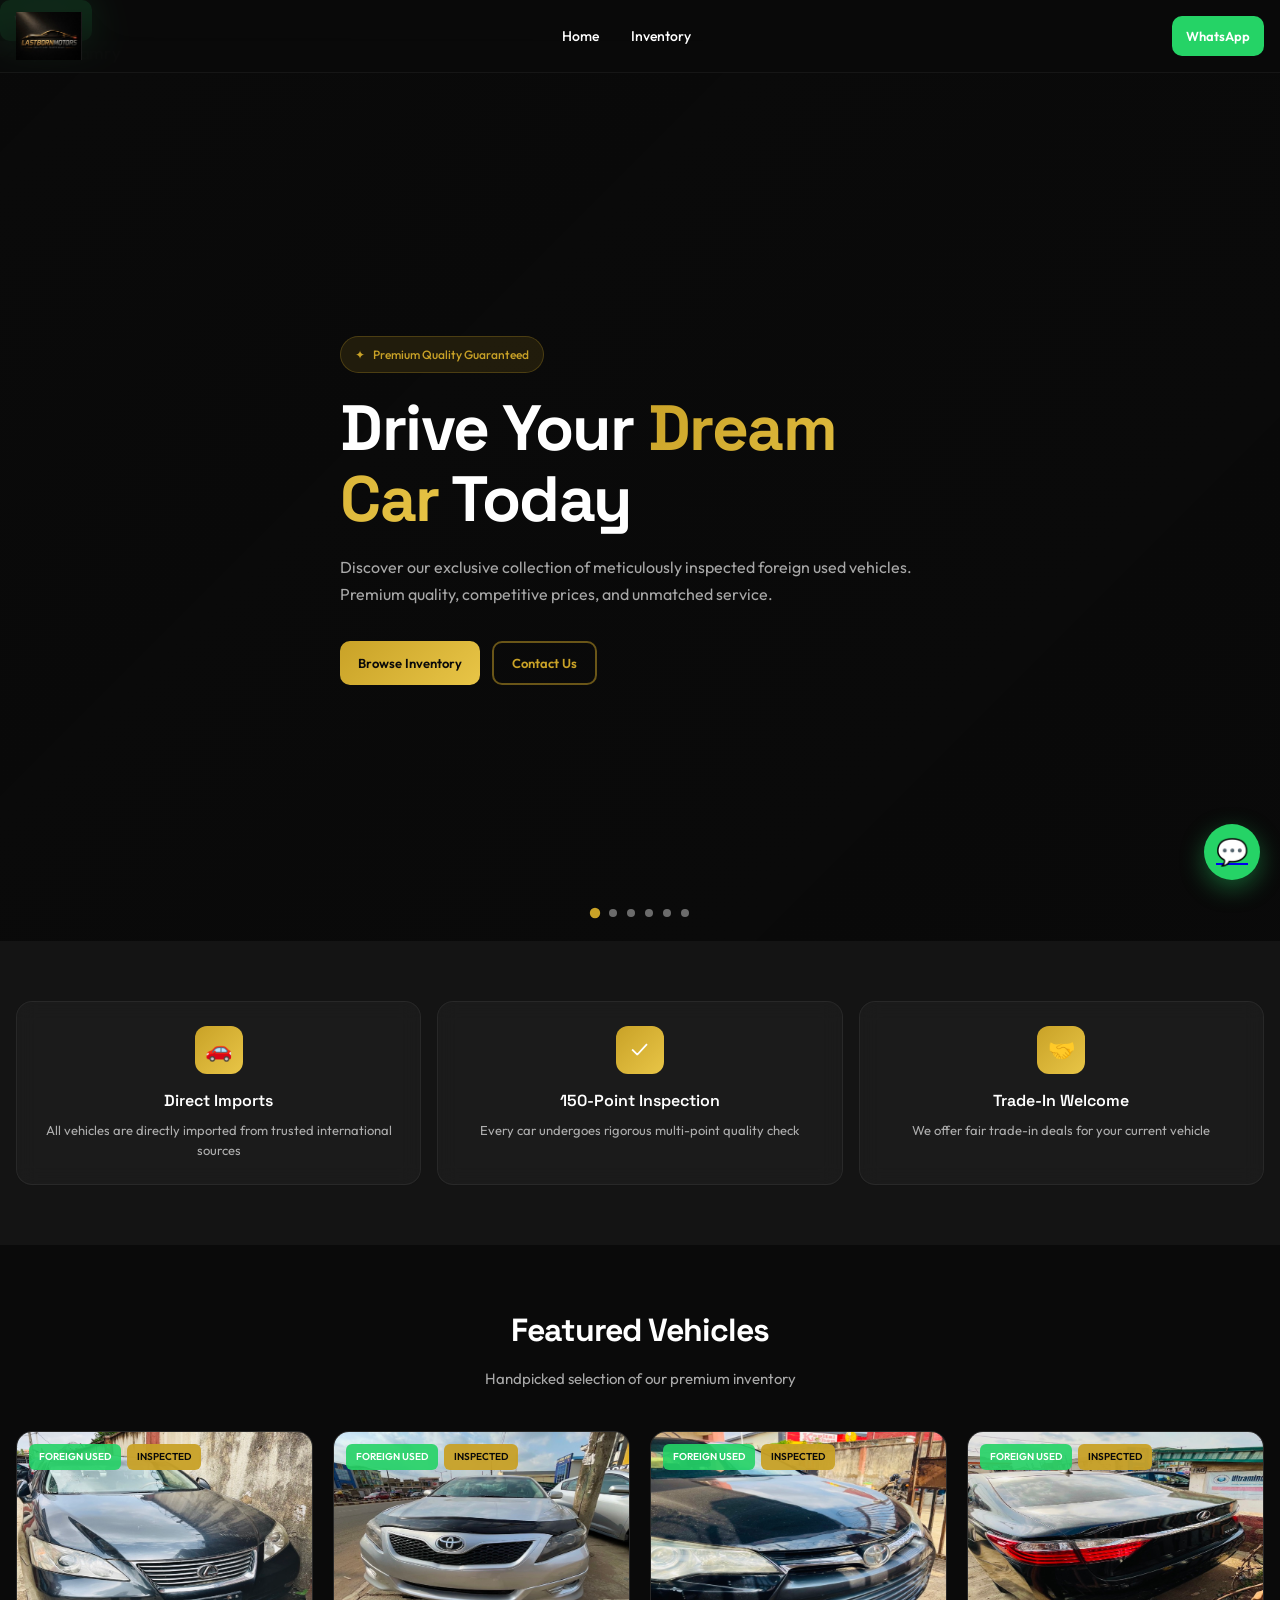
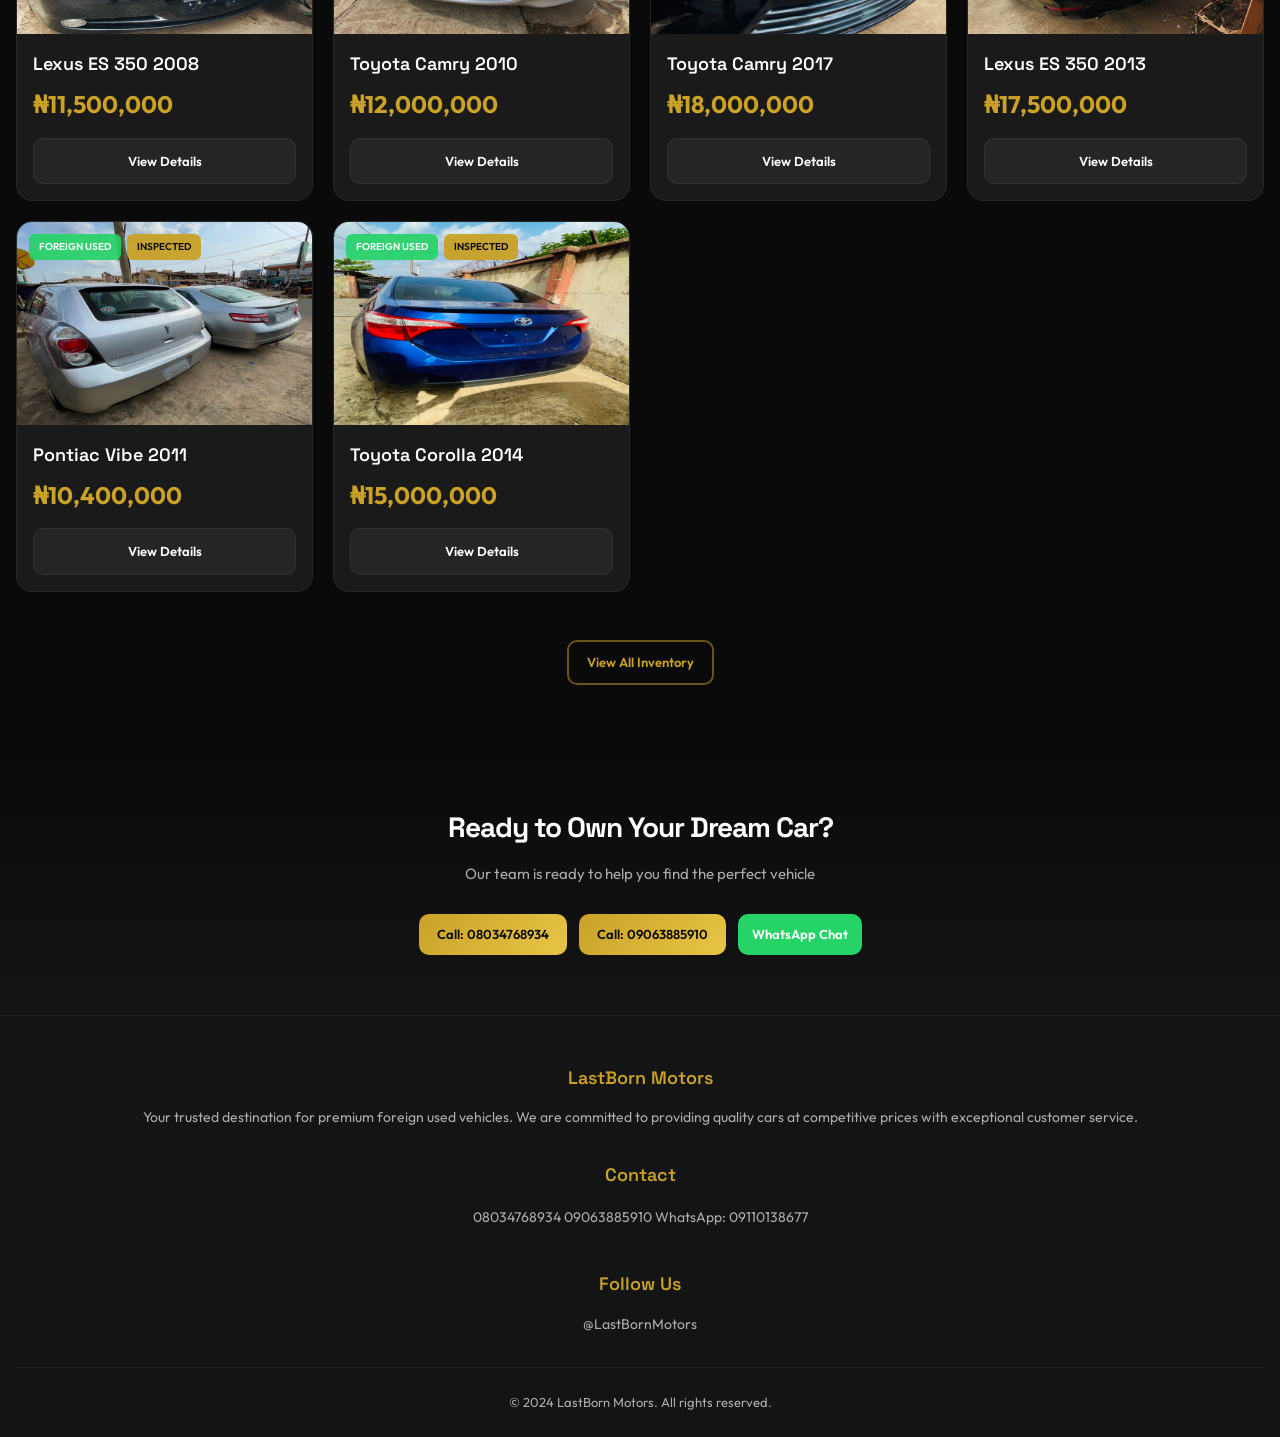
==== commit d3c8425a: "Add files via upload" ====
--- a/index.html
+++ b/index.html
@@ -15,7 +15,7 @@
     <div class="container">
       <div class="header-inner">
         <a href="index.html" class="logo">
-          <img src="logo.png" alt="LastBorn Motors" class="logo-icon">
+          <img src="logo.jpg" alt="LastBorn Motors" class="logo-icon">
           <span class="logo-text">LastBorn <span>Motors</span></span>
         </a>
         <div class="menu-toggle" onclick="toggleMenu()">
@@ -45,22 +45,22 @@
   <section class="hero">
     <div class="hero-slider" id="heroSlider">
       <div class="hero-slide active">
-        <img src="images/toyota_camry_2017/IMG_2003.jpeg" alt="Toyota Camry 2017">
-      </div>
-      <div class="hero-slide">
-        <img src="images/lexus_ES_350_2013/IMG_2085.jpeg" alt="Lexus ES 350 2013">
-      </div>
-      <div class="hero-slide">
-        <img src="images/toyota_camry_2010/IMG_2068.jpeg" alt="Toyota Camry 2010">
-      </div>
-      <div class="hero-slide">
-        <img src="images/lexus_ES_350_2008/IMG_1954.jpeg" alt="Lexus ES 350 2008">
-      </div>
-      <div class="hero-slide">
-        <img src="images/toyota_corolla_2014/IMG_1982.jpeg" alt="Toyota Corolla 2014">
-      </div>
-      <div class="hero-slide">
-        <img src="images/pontiac_vibe_2011/IMG_2072.jpeg" alt="Pontiac Vibe 2011">
+        <img src="https://images.unsplash.com/photo-1621007947382-bb3c3994e3fb?w=1920&q=80" alt="Toyota Camry">
+      </div>
+      <div class="hero-slide">
+        <img src="https://images.unsplash.com/photo-1606664515524-ed2f786a0bd6?w=1920&q=80" alt="Mercedes Benz">
+      </div>
+      <div class="hero-slide">
+        <img src="https://images.unsplash.com/photo-1580273916550-e323be2ed532?w=1920&q=80" alt="Toyota Venza">
+      </div>
+      <div class="hero-slide">
+        <img src="https://images.unsplash.com/photo-1606016159991-dfe4f2746ad5?w=1920&q=80" alt="Lexus Luxury">
+      </div>
+      <div class="hero-slide">
+        <img src="https://images.unsplash.com/photo-1549317661-bd32c8ce0db2?w=1920&q=80" alt="Mercedes S-Class">
+      </div>
+      <div class="hero-slide">
+        <img src="https://images.unsplash.com/photo-1552519507-da3b142c6e3d?w=1920&q=80" alt="Luxury Car">
       </div>
       <div class="hero-overlay"></div>
     </div>
